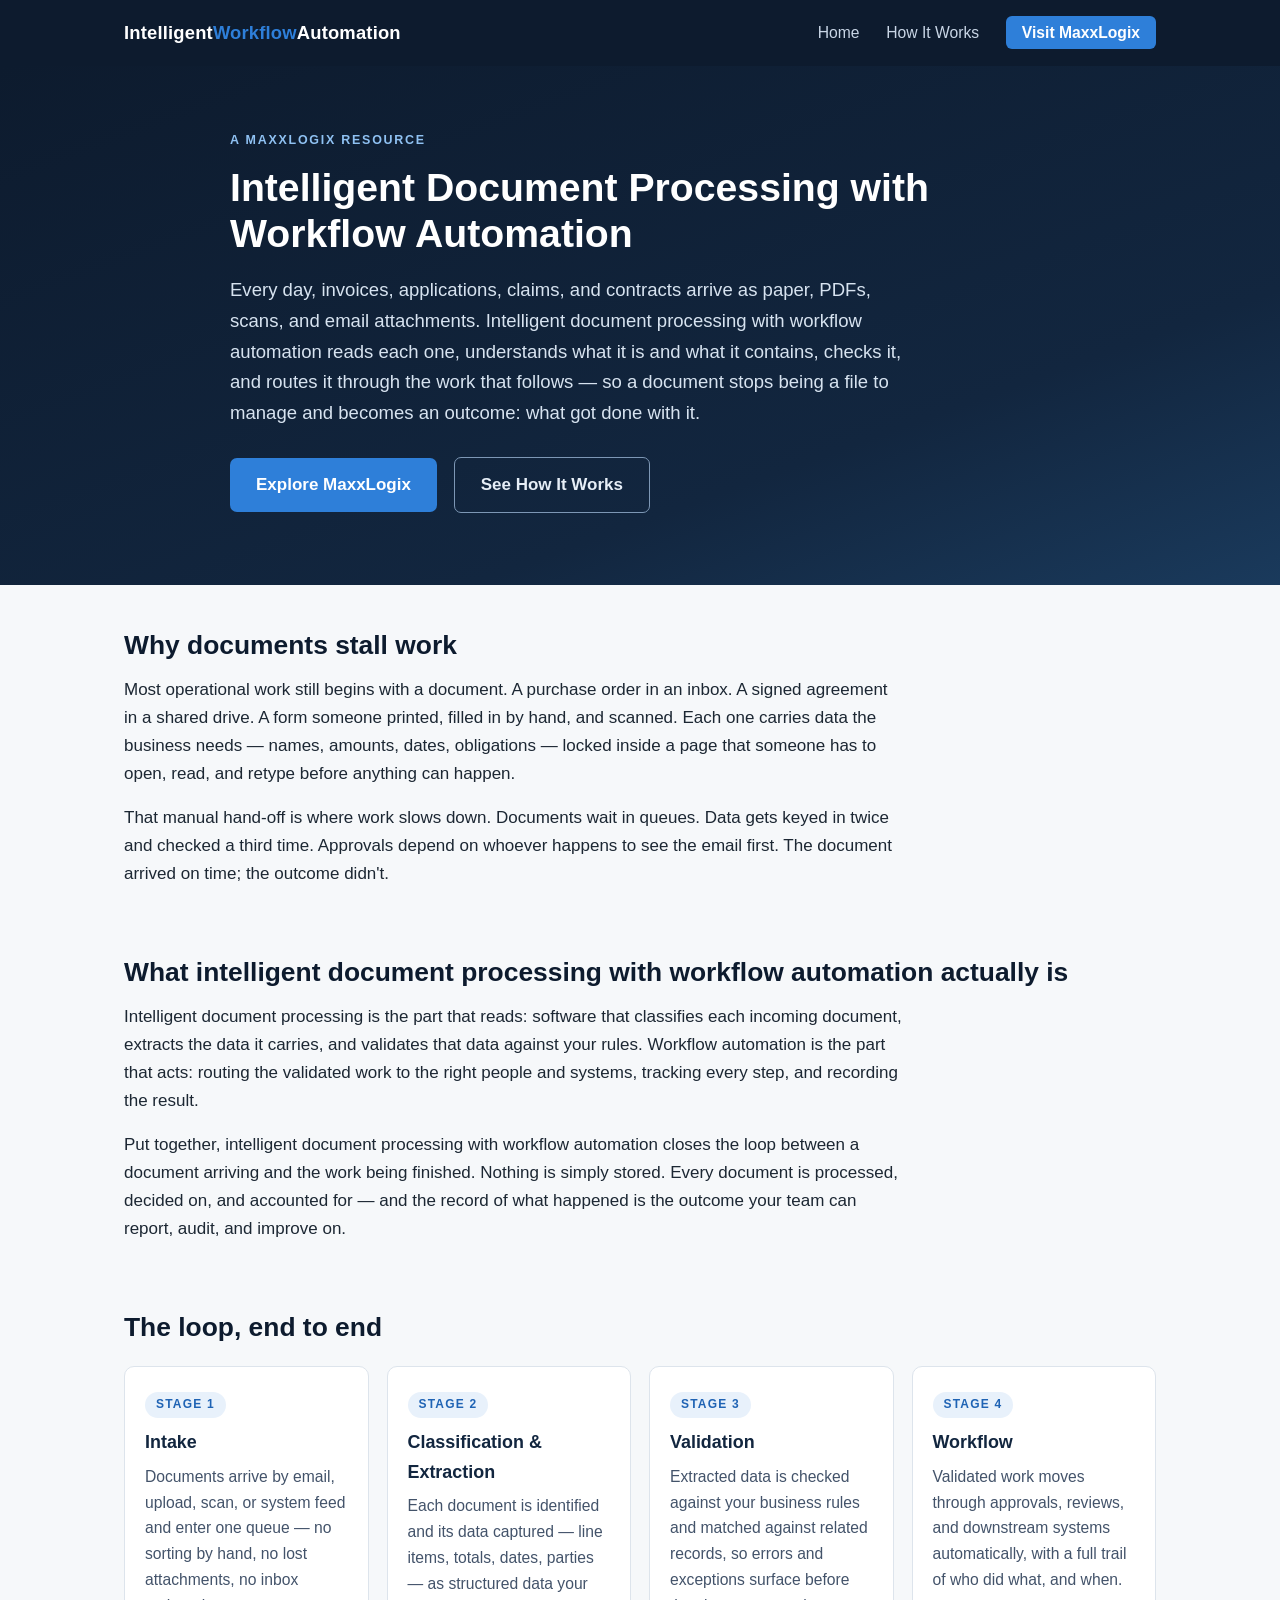
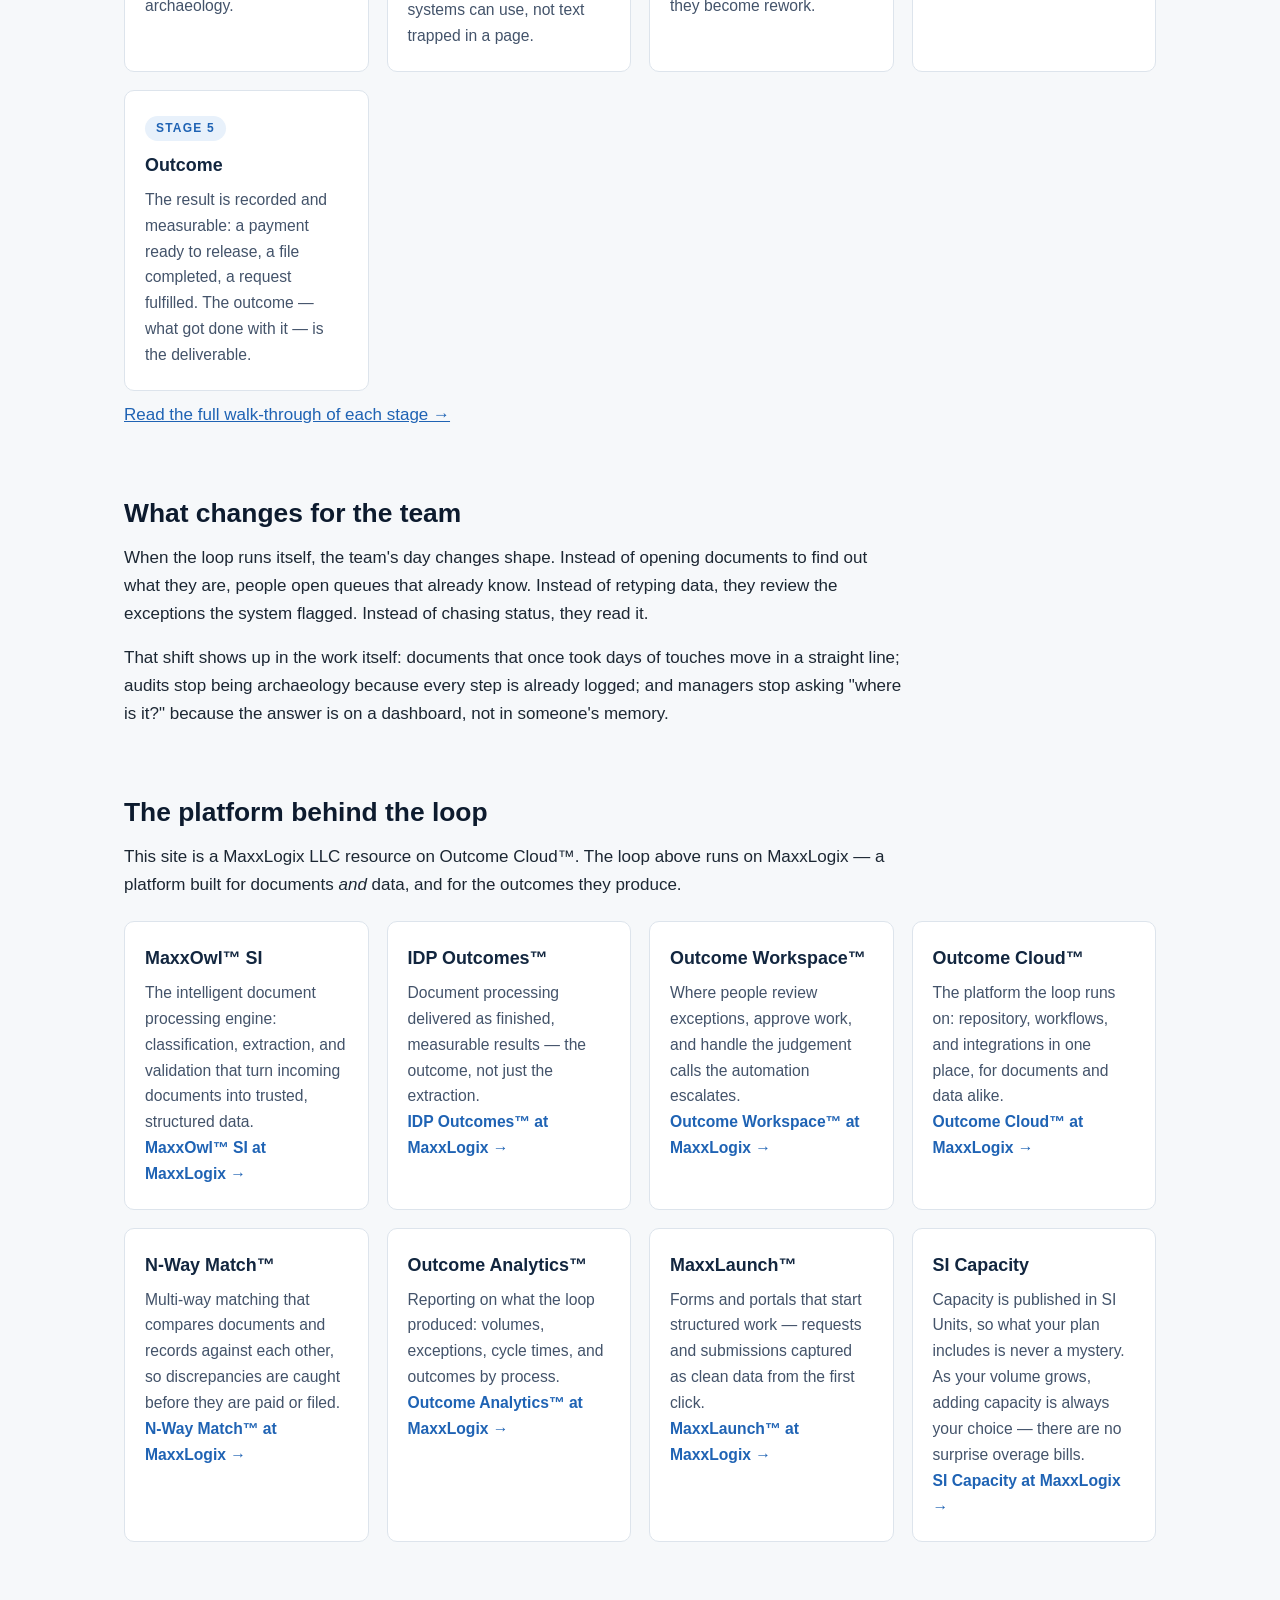
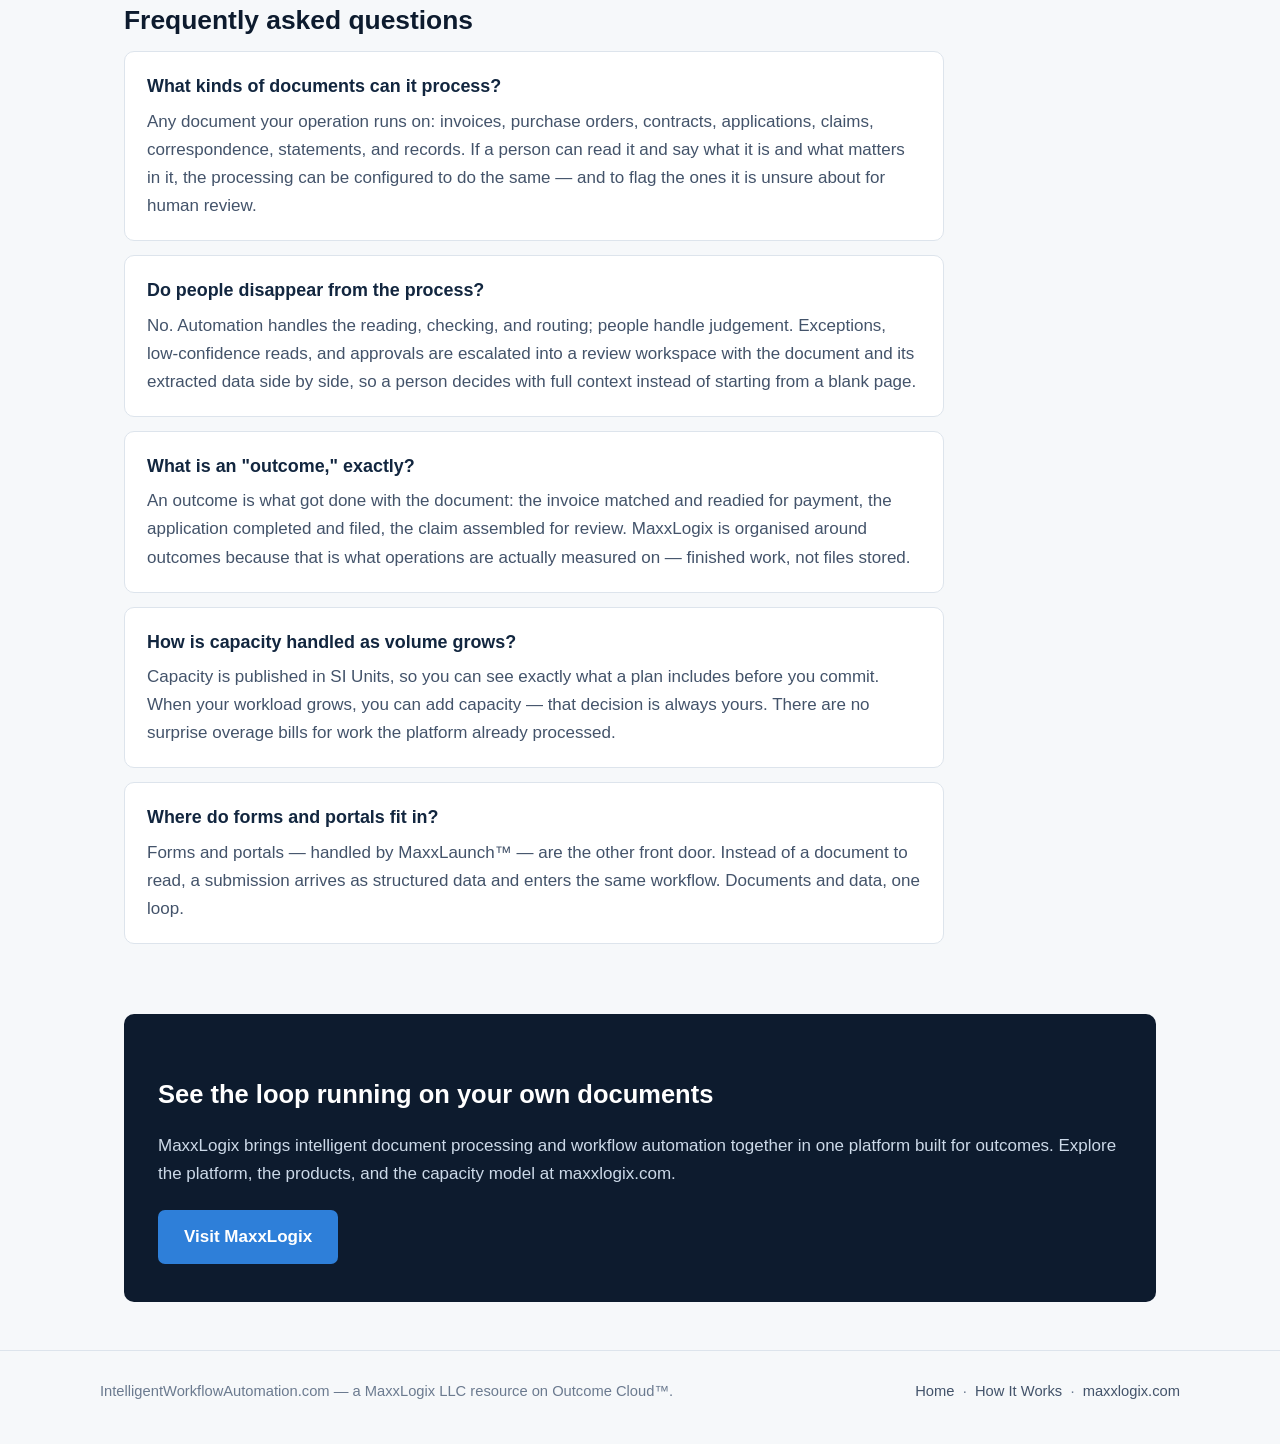
==== index.html @ aeeceba2 "Add files via upload" ====
<!DOCTYPE html>
<html lang="en">
<head>
<meta charset="UTF-8">
<meta name="viewport" content="width=device-width, initial-scale=1.0">
<title>Intelligent Document Processing with Workflow Automation | Intelligent Workflow Automation</title>
<meta name="description" content="Intelligent document processing with workflow automation reads, validates, and routes every document to a finished outcome. See how the loop runs on MaxxLogix.">
<link rel="canonical" href="https://intelligentworkflowautomation.com/">
<meta property="og:type" content="website">
<meta property="og:site_name" content="Intelligent Workflow Automation">
<meta property="og:title" content="Intelligent Document Processing with Workflow Automation">
<meta property="og:description" content="Documents arrive. Outcomes get delivered. How intelligent document processing with workflow automation closes the loop — intake, extraction, validation, workflow, outcome.">
<meta property="og:url" content="https://intelligentworkflowautomation.com/">
<meta name="twitter:card" content="summary">
<link rel="stylesheet" href="style.css">
</head>
<body>

<header class="site-header">
  <div class="header-inner">
    <a class="wordmark" href="index.html">Intelligent<span>Workflow</span>Automation</a>
    <nav class="main-nav">
      <a href="index.html">Home</a>
      <a href="how-it-works.html">How It Works</a>
      <a class="nav-cta" href="https://maxxlogix.com">Visit MaxxLogix</a>
    </nav>
  </div>
</header>

<div class="hero">
  <div class="hero-inner">
    <p class="eyebrow">A MaxxLogix Resource</p>
    <h1>Intelligent Document Processing with Workflow Automation</h1>
    <p class="lede">Every day, invoices, applications, claims, and contracts arrive as paper, PDFs, scans, and email attachments. Intelligent document processing with workflow automation reads each one, understands what it is and what it contains, checks it, and routes it through the work that follows — so a document stops being a file to manage and becomes an outcome: what got done with it.</p>
    <a class="btn" href="https://maxxlogix.com">Explore MaxxLogix</a>
    <a class="btn ghost" href="how-it-works.html">See How It Works</a>
  </div>
</div>

<main>

  <section>
    <h2>Why documents stall work</h2>
    <p>Most operational work still begins with a document. A purchase order in an inbox. A signed agreement in a shared drive. A form someone printed, filled in by hand, and scanned. Each one carries data the business needs — names, amounts, dates, obligations — locked inside a page that someone has to open, read, and retype before anything can happen.</p>
    <p>That manual hand-off is where work slows down. Documents wait in queues. Data gets keyed in twice and checked a third time. Approvals depend on whoever happens to see the email first. The document arrived on time; the outcome didn't.</p>
  </section>

  <section>
    <h2>What intelligent document processing with workflow automation actually is</h2>
    <p>Intelligent document processing is the part that reads: software that classifies each incoming document, extracts the data it carries, and validates that data against your rules. Workflow automation is the part that acts: routing the validated work to the right people and systems, tracking every step, and recording the result.</p>
    <p>Put together, intelligent document processing with workflow automation closes the loop between a document arriving and the work being finished. Nothing is simply stored. Every document is processed, decided on, and accounted for — and the record of what happened is the outcome your team can report, audit, and improve on.</p>
  </section>

  <section>
    <h2>The loop, end to end</h2>
    <div class="grid">
      <div class="card">
        <span class="step">Stage 1</span>
        <h3>Intake</h3>
        <p>Documents arrive by email, upload, scan, or system feed and enter one queue — no sorting by hand, no lost attachments, no inbox archaeology.</p>
      </div>
      <div class="card">
        <span class="step">Stage 2</span>
        <h3>Classification &amp; Extraction</h3>
        <p>Each document is identified and its data captured — line items, totals, dates, parties — as structured data your systems can use, not text trapped in a page.</p>
      </div>
      <div class="card">
        <span class="step">Stage 3</span>
        <h3>Validation</h3>
        <p>Extracted data is checked against your business rules and matched against related records, so errors and exceptions surface before they become rework.</p>
      </div>
      <div class="card">
        <span class="step">Stage 4</span>
        <h3>Workflow</h3>
        <p>Validated work moves through approvals, reviews, and downstream systems automatically, with a full trail of who did what, and when.</p>
      </div>
      <div class="card">
        <span class="step">Stage 5</span>
        <h3>Outcome</h3>
        <p>The result is recorded and measurable: a payment ready to release, a file completed, a request fulfilled. The outcome — what got done with it — is the deliverable.</p>
      </div>
    </div>
    <p><a href="how-it-works.html">Read the full walk-through of each stage &rarr;</a></p>
  </section>

  <section>
    <h2>What changes for the team</h2>
    <p>When the loop runs itself, the team's day changes shape. Instead of opening documents to find out what they are, people open queues that already know. Instead of retyping data, they review the exceptions the system flagged. Instead of chasing status, they read it.</p>
    <p>That shift shows up in the work itself: documents that once took days of touches move in a straight line; audits stop being archaeology because every step is already logged; and managers stop asking "where is it?" because the answer is on a dashboard, not in someone's memory.</p>
  </section>

  <section>
    <h2>The platform behind the loop</h2>
    <p class="narrow">This site is a MaxxLogix LLC resource on Outcome Cloud&trade;. The loop above runs on MaxxLogix — a platform built for documents <em>and</em> data, and for the outcomes they produce.</p>
    <div class="grid">
      <div class="card">
        <h3>MaxxOwl&trade; SI</h3>
        <p>The intelligent document processing engine: classification, extraction, and validation that turn incoming documents into trusted, structured data.</p>
        <p><a href="https://maxxlogix.com/maxxowl-si/">MaxxOwl&trade; SI at MaxxLogix &rarr;</a></p>
      </div>
      <div class="card">
        <h3>IDP Outcomes&trade;</h3>
        <p>Document processing delivered as finished, measurable results — the outcome, not just the extraction.</p>
        <p><a href="https://maxxlogix.com/idp-outcomes/">IDP Outcomes&trade; at MaxxLogix &rarr;</a></p>
      </div>
      <div class="card">
        <h3>Outcome Workspace&trade;</h3>
        <p>Where people review exceptions, approve work, and handle the judgement calls the automation escalates.</p>
        <p><a href="https://maxxlogix.com/outcome-workspace/">Outcome Workspace&trade; at MaxxLogix &rarr;</a></p>
      </div>
      <div class="card">
        <h3>Outcome Cloud&trade;</h3>
        <p>The platform the loop runs on: repository, workflows, and integrations in one place, for documents and data alike.</p>
        <p><a href="https://maxxlogix.com/outcome-cloud/">Outcome Cloud&trade; at MaxxLogix &rarr;</a></p>
      </div>
      <div class="card">
        <h3>N-Way Match&trade;</h3>
        <p>Multi-way matching that compares documents and records against each other, so discrepancies are caught before they are paid or filed.</p>
        <p><a href="https://maxxlogix.com/outcome-match/">N-Way Match&trade; at MaxxLogix &rarr;</a></p>
      </div>
      <div class="card">
        <h3>Outcome Analytics&trade;</h3>
        <p>Reporting on what the loop produced: volumes, exceptions, cycle times, and outcomes by process.</p>
        <p><a href="https://maxxlogix.com/outcome-analytics/">Outcome Analytics&trade; at MaxxLogix &rarr;</a></p>
      </div>
      <div class="card">
        <h3>MaxxLaunch&trade;</h3>
        <p>Forms and portals that start structured work — requests and submissions captured as clean data from the first click.</p>
        <p><a href="https://maxxlogix.com/maxxlaunch/">MaxxLaunch&trade; at MaxxLogix &rarr;</a></p>
      </div>
      <div class="card">
        <h3>SI Capacity</h3>
        <p>Capacity is published in SI Units, so what your plan includes is never a mystery. As your volume grows, adding capacity is always your choice — there are no surprise overage bills.</p>
        <p><a href="https://maxxlogix.com/si-capacity/">SI Capacity at MaxxLogix &rarr;</a></p>
      </div>
    </div>
  </section>

  <section>
    <h2>Frequently asked questions</h2>

    <div class="faq-item">
      <h3>What kinds of documents can it process?</h3>
      <p>Any document your operation runs on: invoices, purchase orders, contracts, applications, claims, correspondence, statements, and records. If a person can read it and say what it is and what matters in it, the processing can be configured to do the same — and to flag the ones it is unsure about for human review.</p>
    </div>

    <div class="faq-item">
      <h3>Do people disappear from the process?</h3>
      <p>No. Automation handles the reading, checking, and routing; people handle judgement. Exceptions, low-confidence reads, and approvals are escalated into a review workspace with the document and its extracted data side by side, so a person decides with full context instead of starting from a blank page.</p>
    </div>

    <div class="faq-item">
      <h3>What is an "outcome," exactly?</h3>
      <p>An outcome is what got done with the document: the invoice matched and readied for payment, the application completed and filed, the claim assembled for review. MaxxLogix is organised around outcomes because that is what operations are actually measured on — finished work, not files stored.</p>
    </div>

    <div class="faq-item">
      <h3>How is capacity handled as volume grows?</h3>
      <p>Capacity is published in SI Units, so you can see exactly what a plan includes before you commit. When your workload grows, you can add capacity — that decision is always yours. There are no surprise overage bills for work the platform already processed.</p>
    </div>

    <div class="faq-item">
      <h3>Where do forms and portals fit in?</h3>
      <p>Forms and portals — handled by MaxxLaunch&trade; — are the other front door. Instead of a document to read, a submission arrives as structured data and enters the same workflow. Documents and data, one loop.</p>
    </div>
  </section>

  <div class="cta-band">
    <h2>See the loop running on your own documents</h2>
    <p>MaxxLogix brings intelligent document processing and workflow automation together in one platform built for outcomes. Explore the platform, the products, and the capacity model at maxxlogix.com.</p>
    <a class="btn" href="https://maxxlogix.com">Visit MaxxLogix</a>
  </div>

</main>

<footer class="site-footer">
  <div class="footer-inner">
    <span>IntelligentWorkflowAutomation.com — a MaxxLogix LLC resource on Outcome Cloud&trade;.</span>
    <span><a href="index.html">Home</a> &nbsp;·&nbsp; <a href="how-it-works.html">How It Works</a> &nbsp;·&nbsp; <a href="https://maxxlogix.com">maxxlogix.com</a></span>
  </div>
</footer>

</body>
</html>
---- style.css ----
/* Intelligent Workflow Automation — microsite styles
   Palette: deep navy / slate with a single steel-blue accent.
   No external assets. System font stack only. */

:root {
  --navy: #0d1b2e;
  --navy-2: #12263f;
  --slate: #43536a;
  --slate-light: #6b7a8f;
  --ink: #1c2733;
  --bg: #f6f8fa;
  --card: #ffffff;
  --line: #dde4ec;
  --accent: #2e7fd9;
  --accent-dark: #1f63b4;
  --radius: 10px;
}

* { box-sizing: border-box; }

html { scroll-behavior: smooth; }

body {
  margin: 0;
  font-family: -apple-system, BlinkMacSystemFont, "Segoe UI", Roboto,
    "Helvetica Neue", Arial, sans-serif;
  color: var(--ink);
  background: var(--bg);
  line-height: 1.65;
  font-size: 17px;
}

a { color: var(--accent-dark); }
a:hover { color: var(--accent); }

/* ---------- Header ---------- */
.site-header {
  background: var(--navy);
  color: #fff;
}
.header-inner {
  max-width: 1080px;
  margin: 0 auto;
  padding: 18px 24px;
  display: flex;
  flex-wrap: wrap;
  align-items: center;
  justify-content: space-between;
  gap: 12px;
}
.wordmark {
  color: #fff;
  text-decoration: none;
  font-weight: 700;
  font-size: 1.15rem;
  letter-spacing: 0.01em;
}
.wordmark span { color: var(--accent); }
.main-nav a {
  color: #c9d6e6;
  text-decoration: none;
  margin-left: 22px;
  font-size: 0.98rem;
}
.main-nav a:hover { color: #fff; }
.main-nav a.nav-cta {
  background: var(--accent);
  color: #fff;
  padding: 8px 16px;
  border-radius: 6px;
  font-weight: 600;
}
.main-nav a.nav-cta:hover { background: var(--accent-dark); }

/* ---------- Hero ---------- */
.hero {
  background: linear-gradient(160deg, var(--navy) 0%, var(--navy-2) 70%, #1a3a5c 100%);
  color: #fff;
  padding: 64px 24px 72px;
}
.hero-inner { max-width: 820px; margin: 0 auto; }
.hero .eyebrow {
  text-transform: uppercase;
  letter-spacing: 0.14em;
  font-size: 0.78rem;
  font-weight: 700;
  color: #8fc1f2;
  margin: 0 0 14px;
}
.hero h1 {
  font-size: 2.45rem;
  line-height: 1.18;
  margin: 0 0 18px;
  font-weight: 750;
}
.hero p.lede {
  font-size: 1.16rem;
  color: #d7e3f0;
  margin: 0 0 28px;
  max-width: 680px;
}
.btn {
  display: inline-block;
  background: var(--accent);
  color: #fff;
  text-decoration: none;
  font-weight: 600;
  padding: 13px 26px;
  border-radius: 7px;
  margin-right: 12px;
}
.btn:hover { background: var(--accent-dark); color: #fff; }
.btn.ghost {
  background: transparent;
  border: 1px solid #7d97b5;
  color: #e6eef7;
}
.btn.ghost:hover { border-color: #fff; color: #fff; }

/* ---------- Layout ---------- */
main { max-width: 1080px; margin: 0 auto; padding: 0 24px; }
section { padding: 44px 0 8px; }
section h2 {
  font-size: 1.65rem;
  line-height: 1.25;
  color: var(--navy);
  margin: 0 0 14px;
}
section h3 { color: var(--navy-2); margin: 0 0 8px; font-size: 1.12rem; }
section p { max-width: 780px; margin: 0 0 16px; }
.narrow { max-width: 780px; }

/* ---------- Stage / card grids ---------- */
.grid {
  display: grid;
  grid-template-columns: repeat(auto-fit, minmax(230px, 1fr));
  gap: 18px;
  margin: 22px 0 10px;
}
.card {
  background: var(--card);
  border: 1px solid var(--line);
  border-radius: var(--radius);
  padding: 22px 20px;
}
.card .step {
  display: inline-block;
  font-size: 0.75rem;
  font-weight: 700;
  letter-spacing: 0.1em;
  text-transform: uppercase;
  color: var(--accent-dark);
  background: #e8f1fb;
  border-radius: 20px;
  padding: 3px 11px;
  margin-bottom: 10px;
}
.card p { margin: 0; font-size: 0.98rem; color: var(--slate); }
.card h3 { margin-bottom: 6px; }
.card a { font-weight: 600; text-decoration: none; }
.card a:hover { text-decoration: underline; }

/* ---------- Deep-dive stage list (how it works) ---------- */
.stage-list { max-width: 820px; }
.stage-block {
  background: var(--card);
  border: 1px solid var(--line);
  border-left: 4px solid var(--accent);
  border-radius: var(--radius);
  padding: 22px 24px;
  margin-bottom: 16px;
}
.stage-block p { margin: 0 0 10px; }
.stage-block p:last-child { margin-bottom: 0; }

/* ---------- FAQ ---------- */
.faq-item {
  background: var(--card);
  border: 1px solid var(--line);
  border-radius: var(--radius);
  padding: 20px 22px;
  margin-bottom: 14px;
  max-width: 820px;
}
.faq-item h3 { margin-bottom: 6px; }
.faq-item p { margin: 0; color: var(--slate); }

/* ---------- CTA band ---------- */
.cta-band {
  background: var(--navy);
  color: #fff;
  border-radius: var(--radius);
  padding: 38px 34px;
  margin: 48px 0;
  text-align: left;
}
.cta-band h2 { color: #fff; margin-bottom: 10px; }
.cta-band p { color: #ccd9e8; margin-bottom: 22px; }

/* ---------- Footer ---------- */
.site-footer {
  border-top: 1px solid var(--line);
  margin-top: 24px;
  padding: 28px 24px 40px;
  color: var(--slate-light);
  font-size: 0.92rem;
}
.footer-inner {
  max-width: 1080px;
  margin: 0 auto;
  display: flex;
  flex-wrap: wrap;
  gap: 10px 28px;
  justify-content: space-between;
}
.site-footer a { color: var(--slate); text-decoration: none; }
.site-footer a:hover { text-decoration: underline; }

/* ---------- Breadcrumb (subpage) ---------- */
.crumb { padding: 22px 0 0; font-size: 0.92rem; color: var(--slate-light); }
.crumb a { text-decoration: none; }
.crumb a:hover { text-decoration: underline; }
.page-head { padding-top: 18px; }
.page-head h1 { font-size: 2.05rem; color: var(--navy); line-height: 1.22; margin: 0 0 12px; }
.page-head p.lede { font-size: 1.1rem; color: var(--slate); max-width: 760px; }

/* ---------- Responsive ---------- */
@media (max-width: 640px) {
  body { font-size: 16px; }
  .hero { padding: 44px 20px 52px; }
  .hero h1 { font-size: 1.85rem; }
  .page-head h1 { font-size: 1.6rem; }
  section h2 { font-size: 1.4rem; }
  .main-nav a { margin-left: 14px; }
  .btn { display: block; text-align: center; margin: 0 0 10px; }
  .cta-band { padding: 28px 22px; }
}
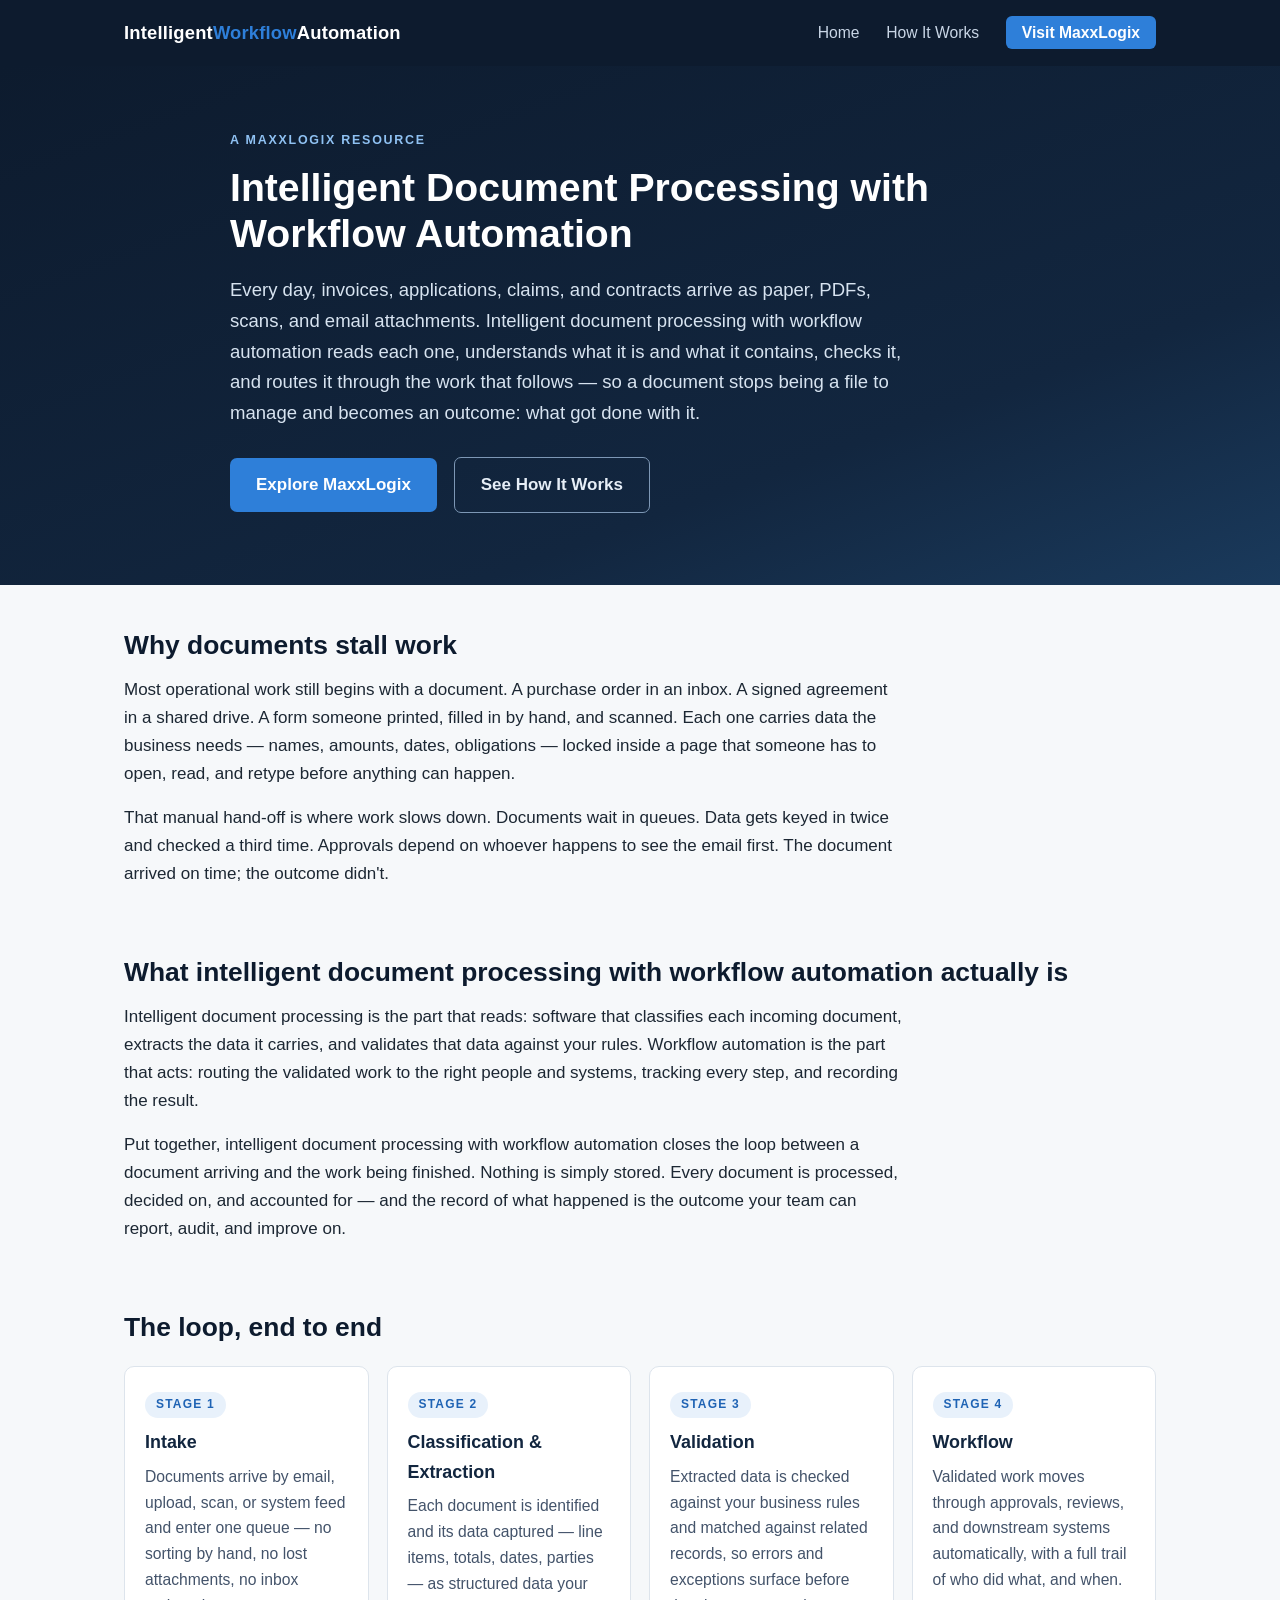
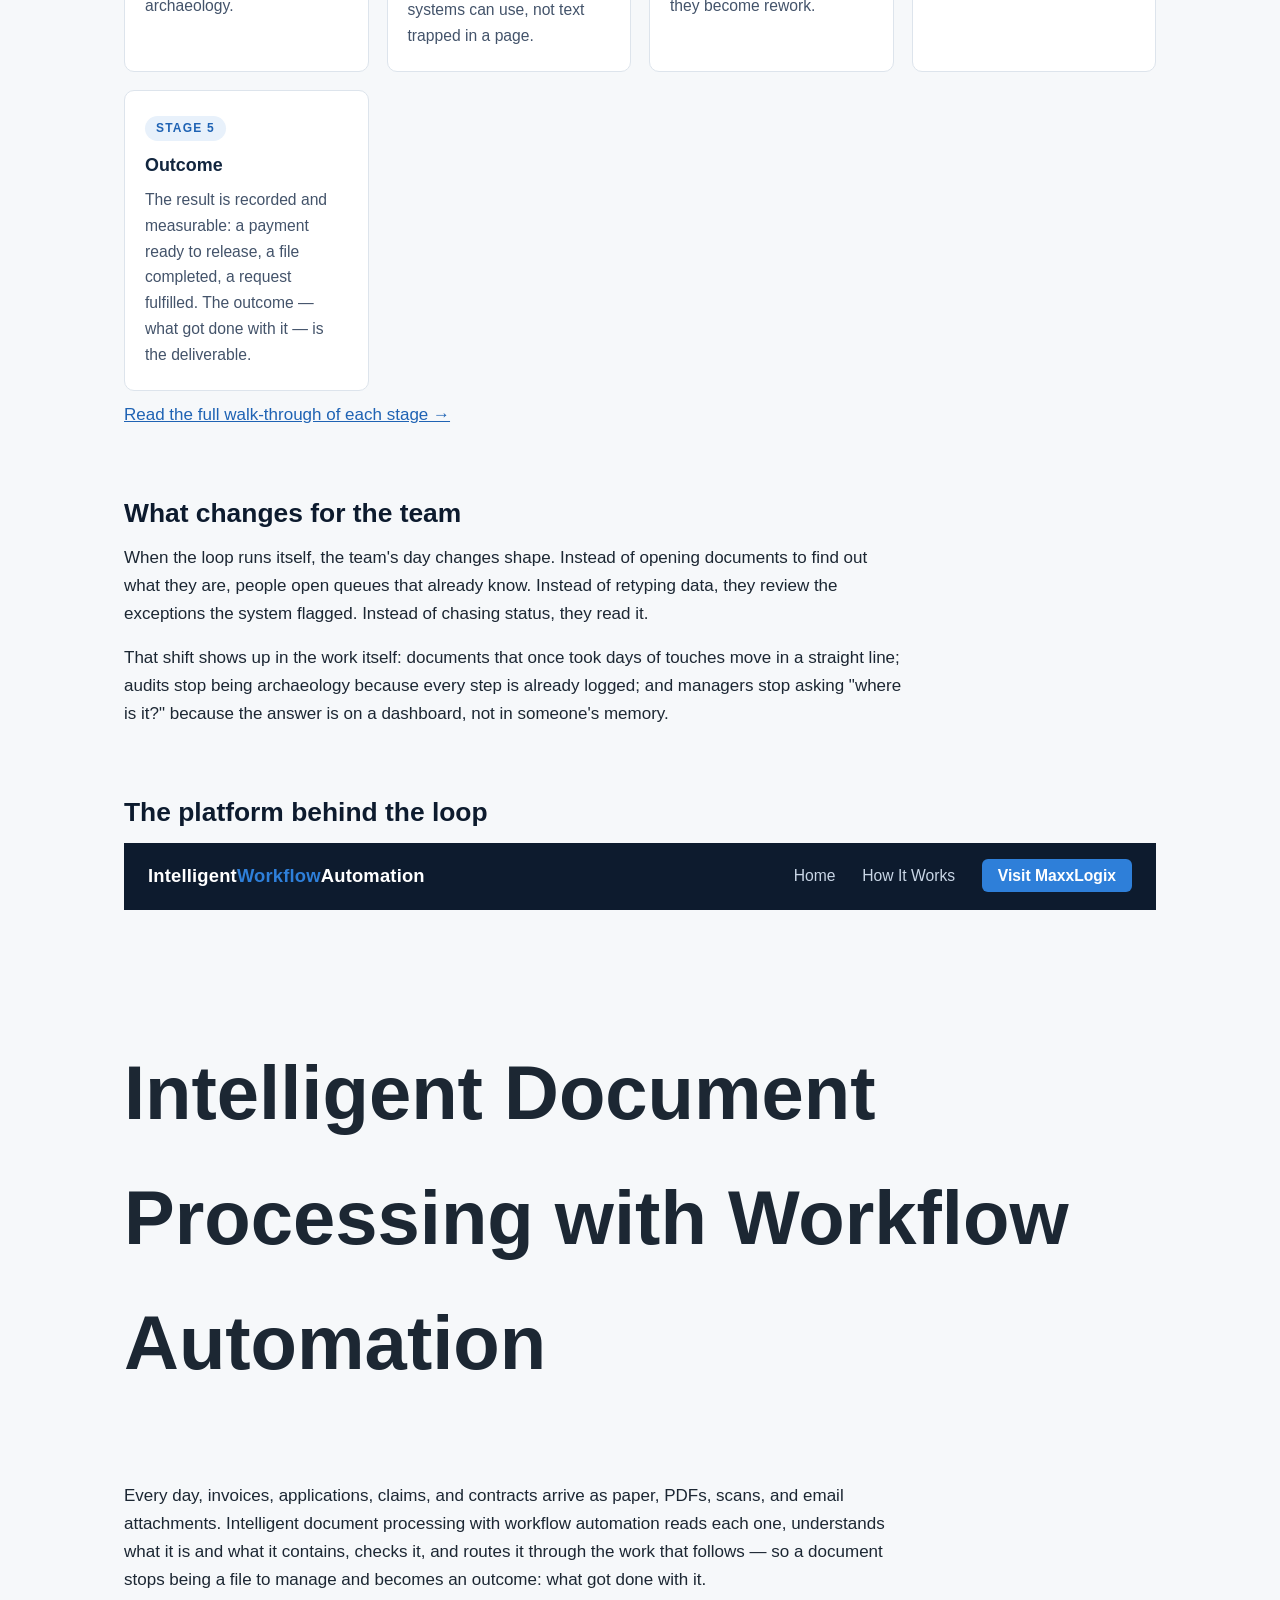
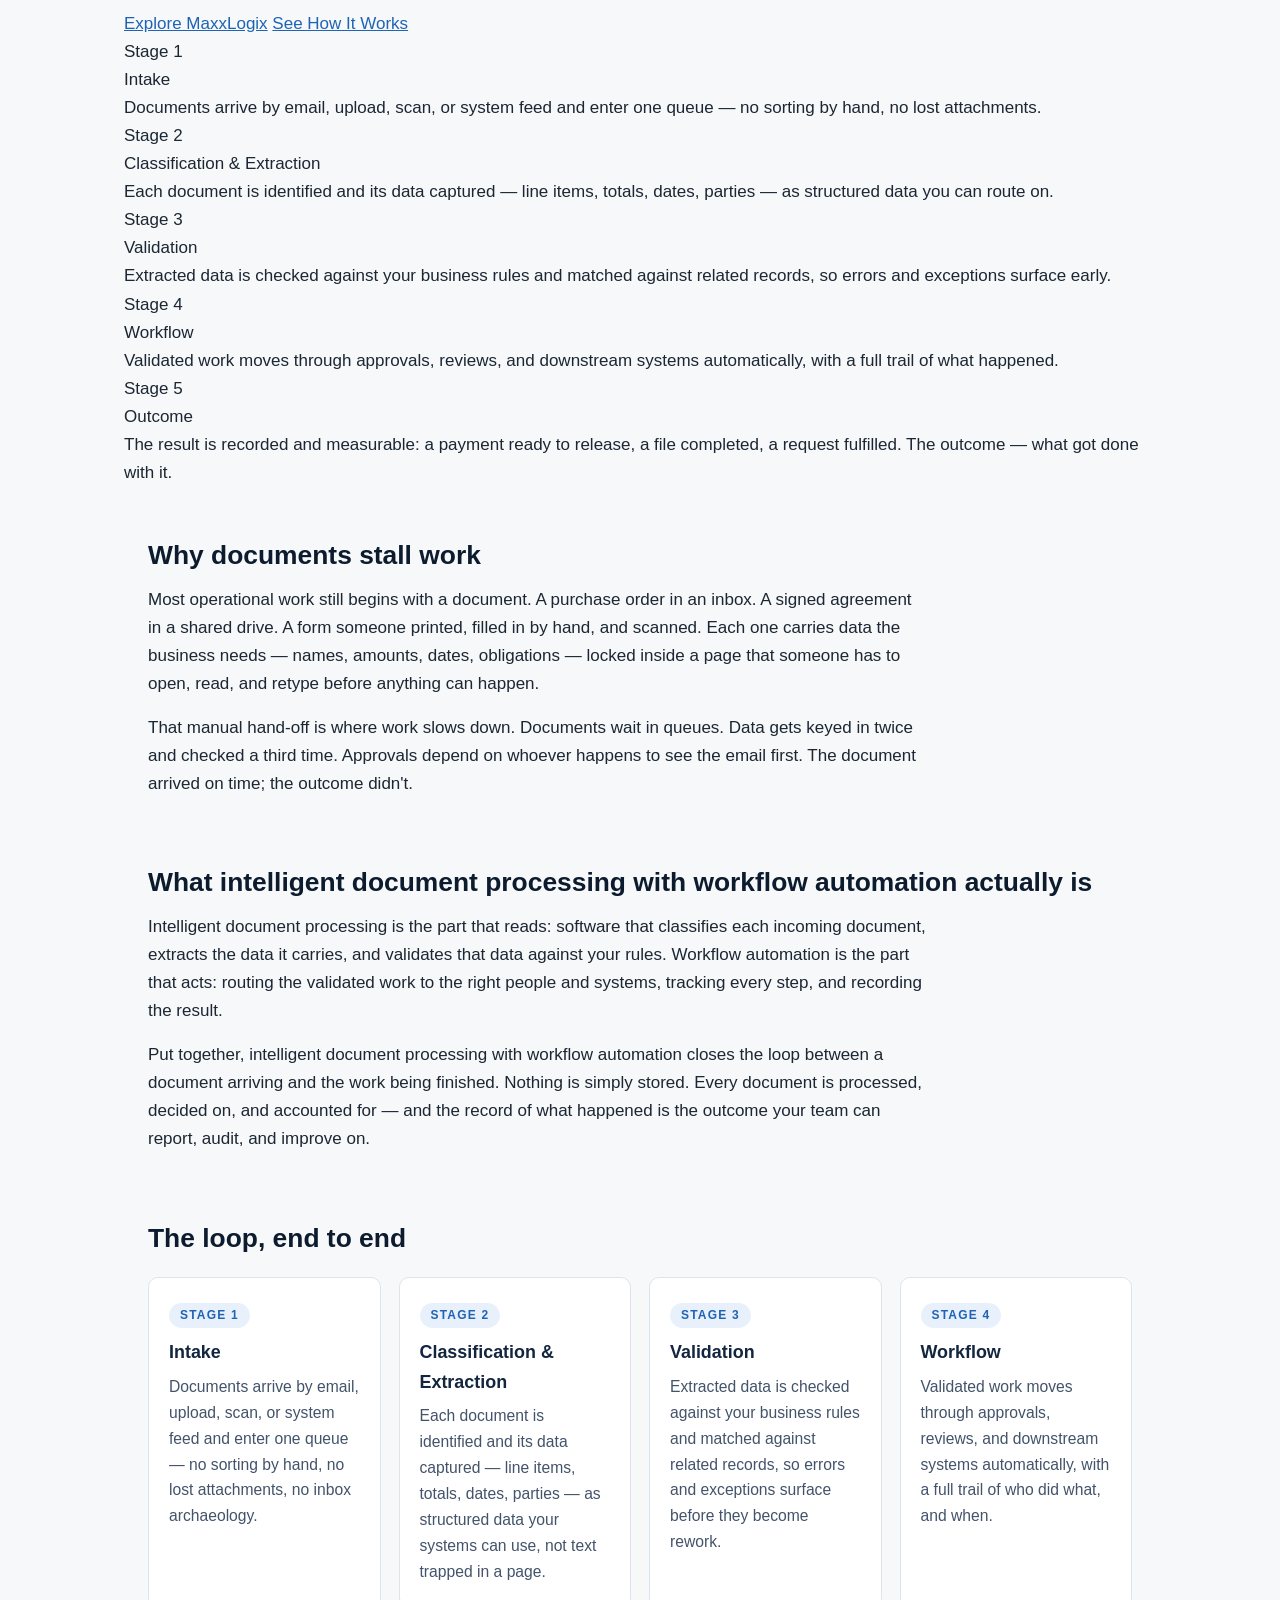
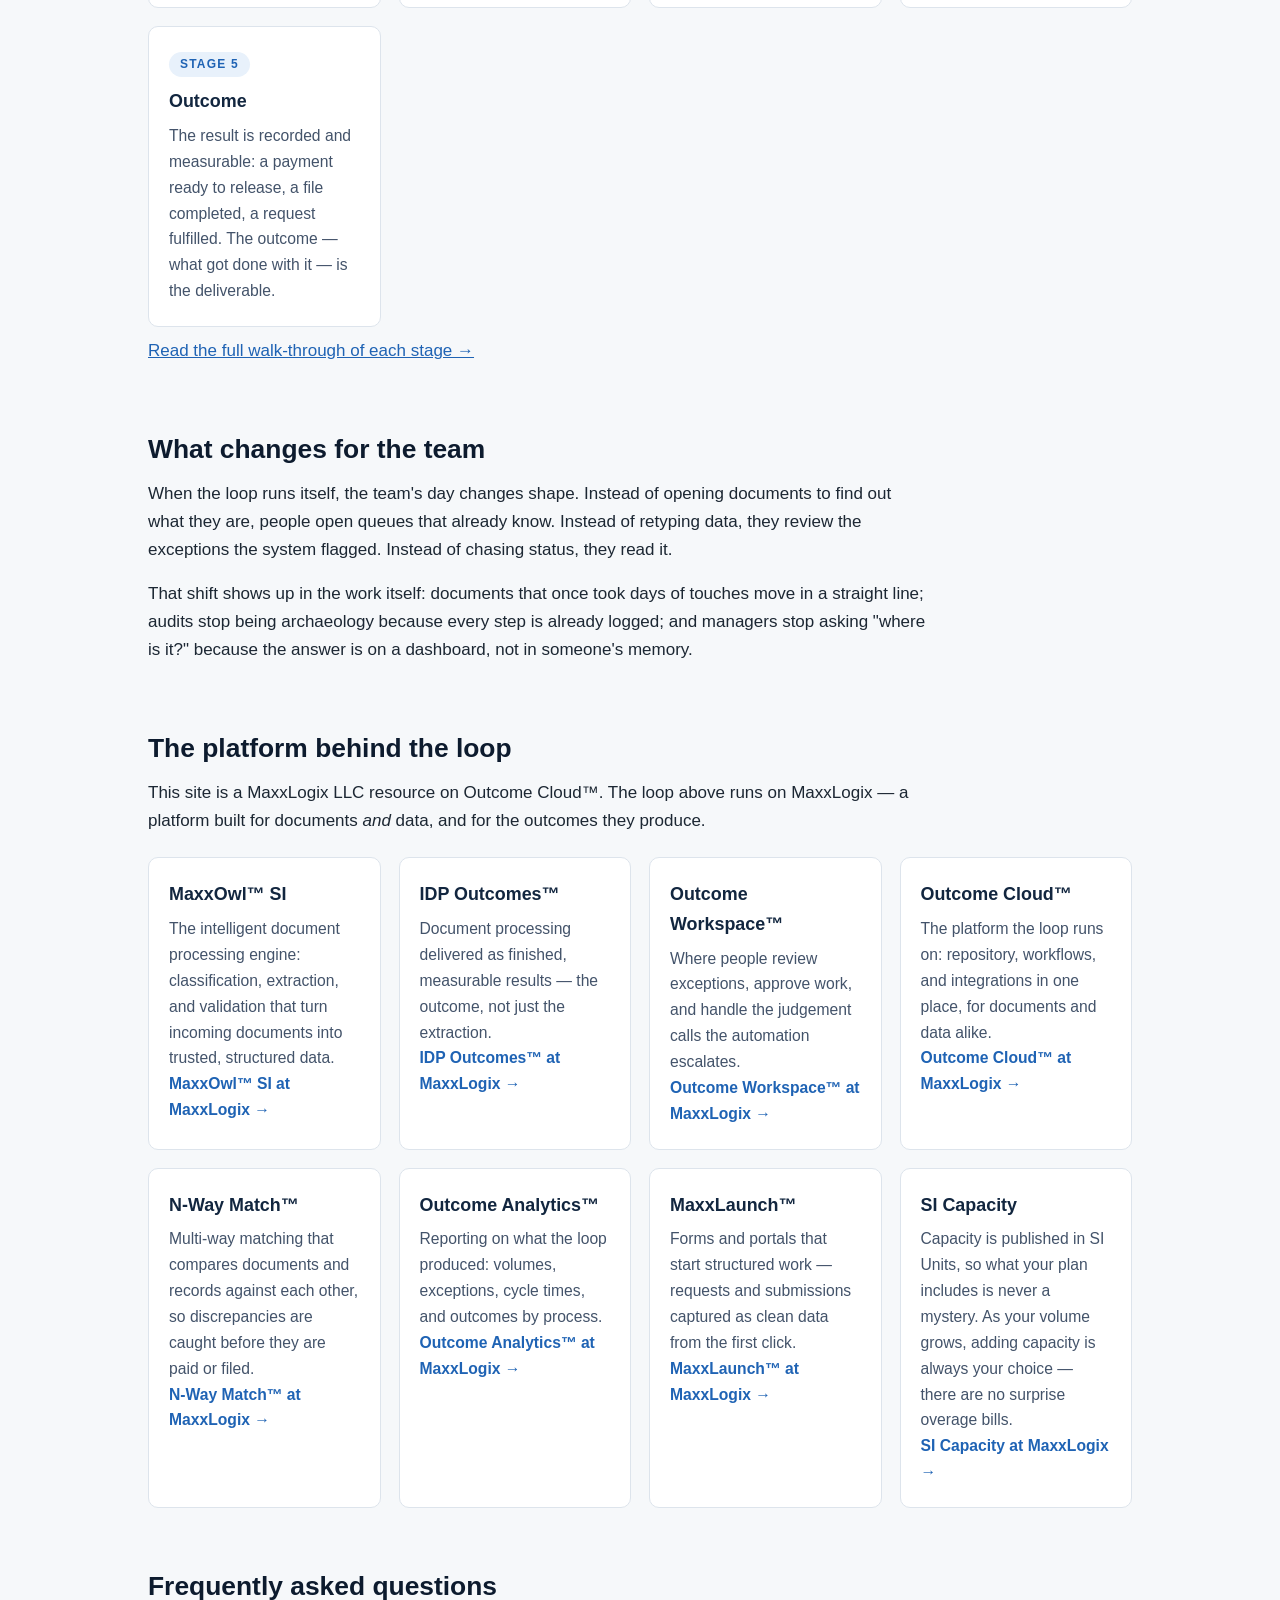
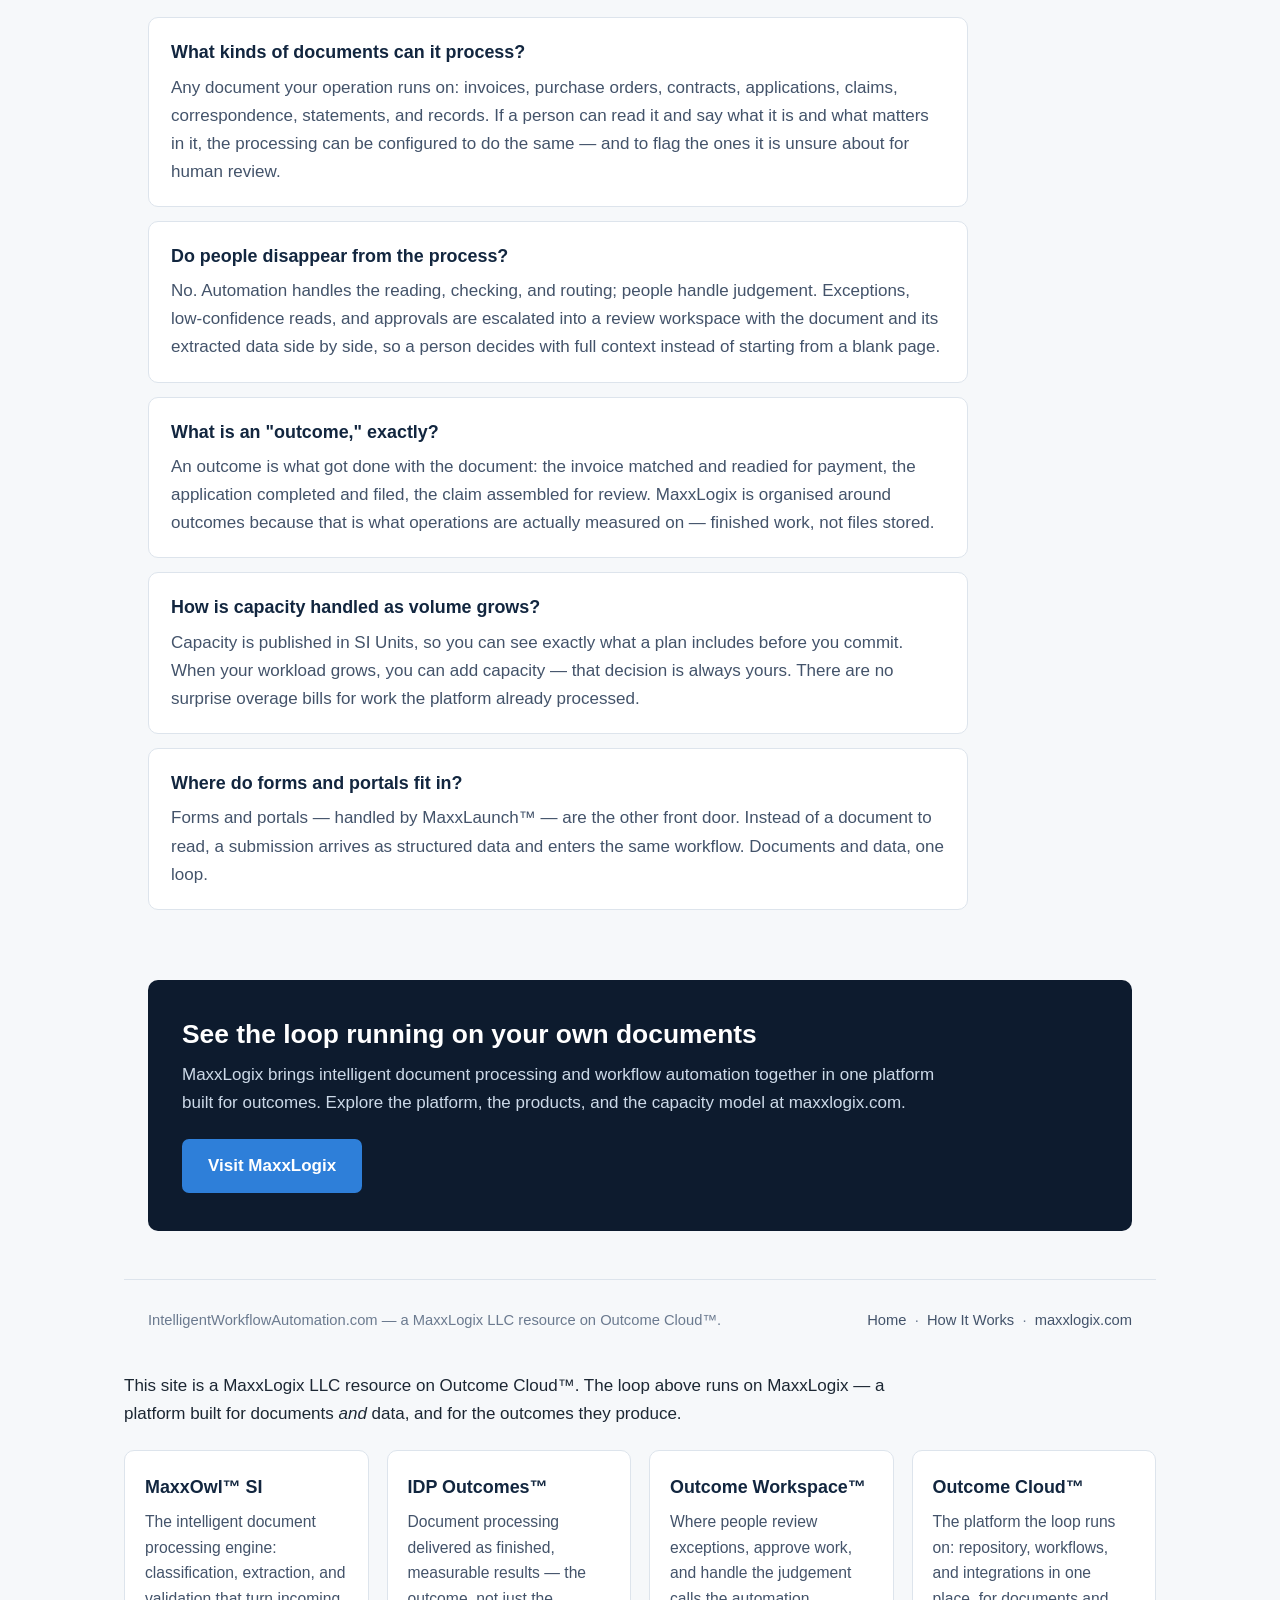
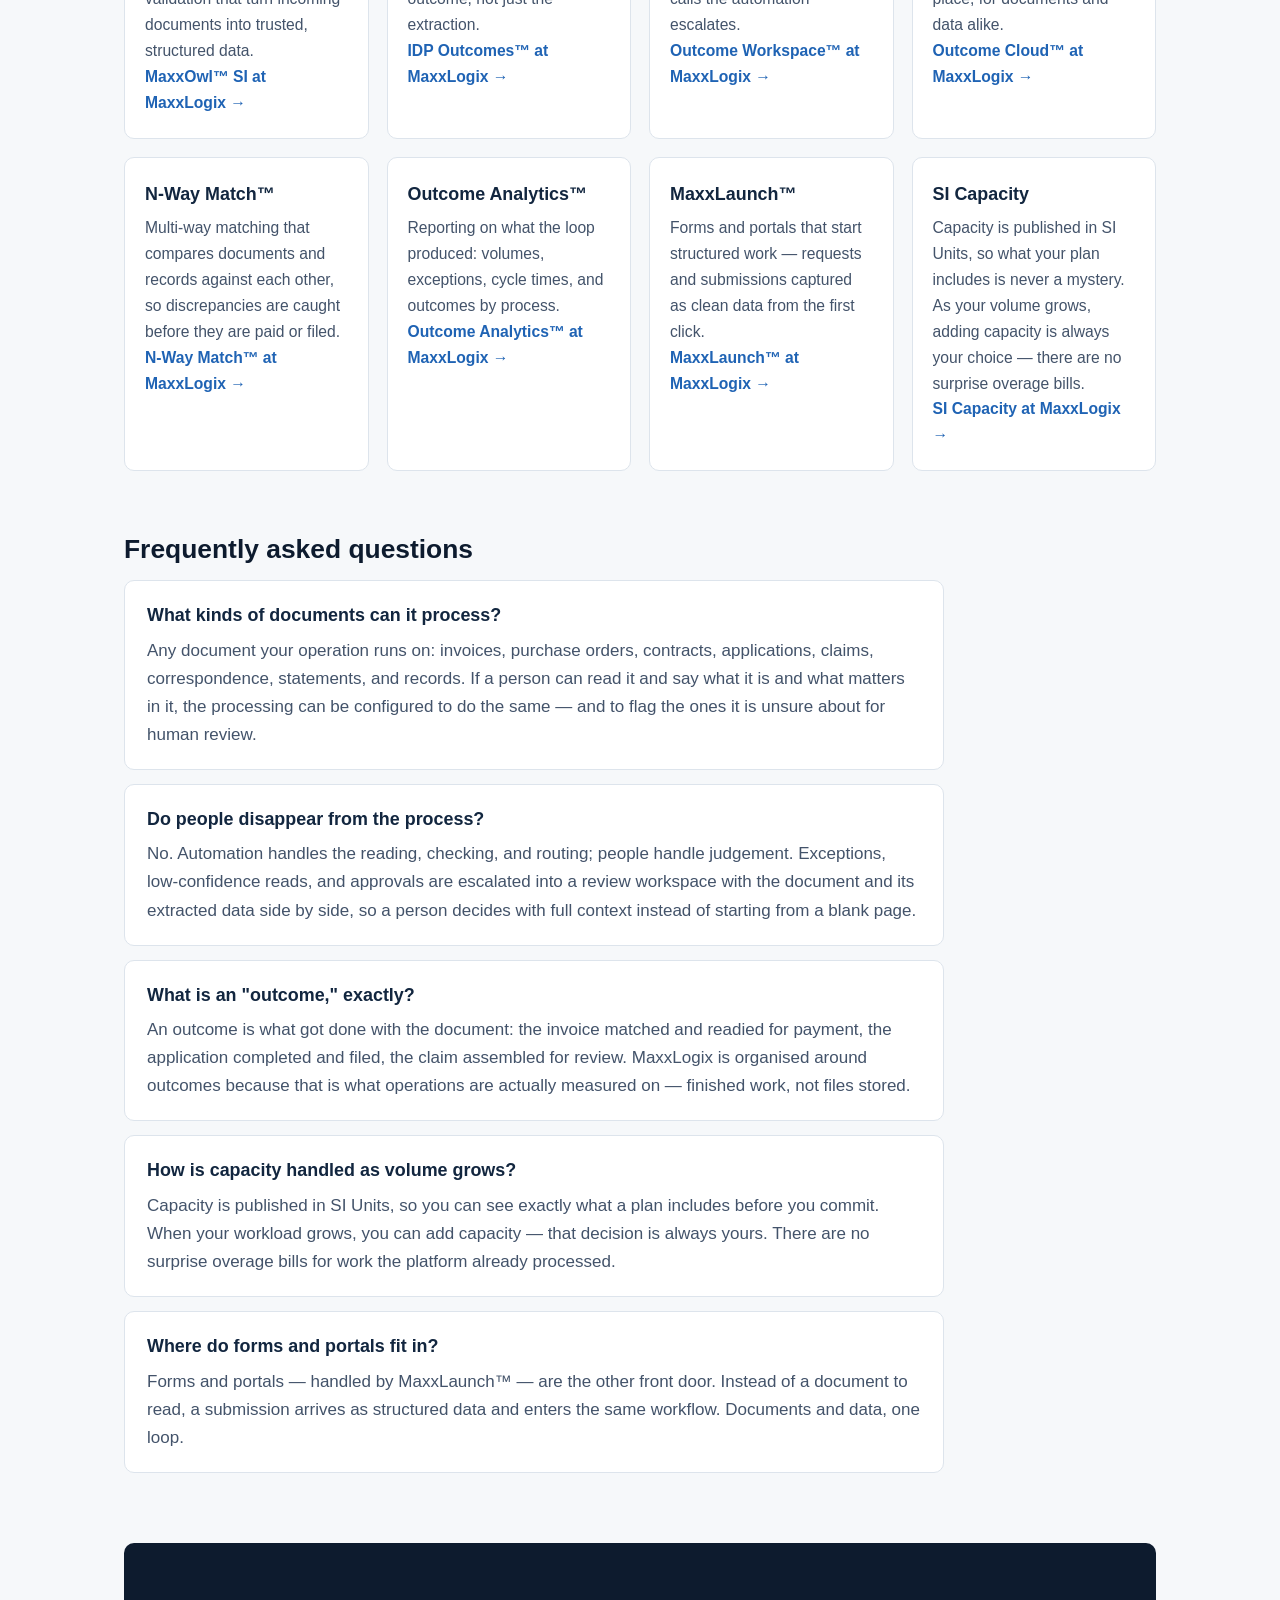
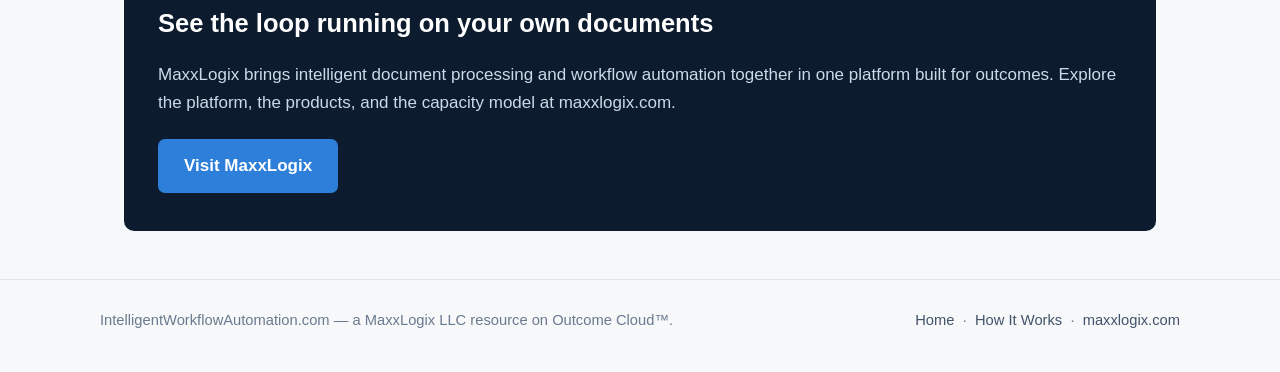
==== commit db7e07c6: "Hero refresh: bold hero redesign (approved 2026-11-17)" ====
--- a/index.html
+++ b/index.html
@@ -90,6 +90,110 @@
   </section>
 
   <section>
+    <h2>The platform behind the loop</h2><!DOCTYPE html>
+<html lang="en">
+<head>
+<meta charset="UTF-8">
+<meta name="viewport" content="width=device-width, initial-scale=1.0">
+<title>Intelligent Document Processing with Workflow Automation | Intelligent Workflow Automation</title>
+<meta name="description" content="Intelligent document processing with workflow automation reads, validates, and routes every document to a finished outcome. See how the loop runs on MaxxLogix.">
+<link rel="canonical" href="https://intelligentworkflowautomation.com/">
+<meta property="og:type" content="website">
+<meta property="og:site_name" content="Intelligent Workflow Automation">
+<meta property="og:title" content="Intelligent Document Processing with Workflow Automation">
+<meta property="og:description" content="Documents arrive. Outcomes get delivered. How intelligent document processing with workflow automation closes the loop — intake, extraction, validation, workflow, outcome.">
+<meta property="og:url" content="https://intelligentworkflowautomation.com/">
+<meta name="twitter:card" content="summary">
+<link rel="stylesheet" href="style.css">
+</head>
+<body>
+
+<header class="site-header">
+  <div class="header-inner">
+    <a class="wordmark" href="index.html">Intelligent<span>Workflow</span>Automation</a>
+    <nav class="main-nav">
+      <a href="index.html">Home</a>
+      <a href="how-it-works.html">How It Works</a>
+      <a class="nav-cta" href="https://maxxlogix.com">Visit MaxxLogix</a>
+    </nav>
+  </div>
+</header>
+
+<section class="bh">
+  <div class="bh-wrap">
+    <div class="bh-grid">
+      <div>
+        <h1 class="bh-h1" style="font-size:76px">Intelligent Document Processing with <span class="bh-a">Workflow Automation</span></h1>
+        <p class="bh-lede">Every day, invoices, applications, claims, and contracts arrive as paper, PDFs, scans, and email attachments. Intelligent document processing with workflow automation reads each one, understands what it is and what it contains, checks it, and routes it through the work that follows — so a document stops being a file to manage and becomes an outcome: what got done with it.</p>
+        <div class="bh-actions">
+          <a class="bh-btn" href="https://maxxlogix.com">Explore MaxxLogix</a>
+          <a class="bh-link2" href="how-it-works.html">See How It Works</a>
+        </div>
+      </div>
+      <div class="bh-path" aria-label="The path, end to end">
+        <div class="bh-stage bh-s1"><div class="bh-n">Stage 1</div><div class="bh-t">Intake</div><div class="bh-d">Documents arrive by email, upload, scan, or system feed and enter one queue — no sorting by hand, no lost attachments.</div></div>
+        <div class="bh-stage bh-s2"><div class="bh-n">Stage 2</div><div class="bh-t">Classification &amp; Extraction</div><div class="bh-d">Each document is identified and its data captured — line items, totals, dates, parties — as structured data you can route on.</div></div>
+        <div class="bh-stage bh-s3"><div class="bh-n">Stage 3</div><div class="bh-t">Validation</div><div class="bh-d">Extracted data is checked against your business rules and matched against related records, so errors and exceptions surface early.</div></div>
+        <div class="bh-stage bh-s4"><div class="bh-n">Stage 4</div><div class="bh-t">Workflow</div><div class="bh-d">Validated work moves through approvals, reviews, and downstream systems automatically, with a full trail of what happened.</div></div>
+        <div class="bh-stage bh-s5"><div class="bh-n">Stage 5</div><div class="bh-t">Outcome</div><div class="bh-d">The result is recorded and measurable: a payment ready to release, a file completed, a request fulfilled. The outcome — what got done with it.</div></div>
+      </div>
+    </div>
+  </div>
+</section>
+
+<main>
+
+  <section>
+    <h2>Why documents stall work</h2>
+    <p>Most operational work still begins with a document. A purchase order in an inbox. A signed agreement in a shared drive. A form someone printed, filled in by hand, and scanned. Each one carries data the business needs — names, amounts, dates, obligations — locked inside a page that someone has to open, read, and retype before anything can happen.</p>
+    <p>That manual hand-off is where work slows down. Documents wait in queues. Data gets keyed in twice and checked a third time. Approvals depend on whoever happens to see the email first. The document arrived on time; the outcome didn't.</p>
+  </section>
+
+  <section>
+    <h2>What intelligent document processing with workflow automation actually is</h2>
+    <p>Intelligent document processing is the part that reads: software that classifies each incoming document, extracts the data it carries, and validates that data against your rules. Workflow automation is the part that acts: routing the validated work to the right people and systems, tracking every step, and recording the result.</p>
+    <p>Put together, intelligent document processing with workflow automation closes the loop between a document arriving and the work being finished. Nothing is simply stored. Every document is processed, decided on, and accounted for — and the record of what happened is the outcome your team can report, audit, and improve on.</p>
+  </section>
+
+  <section>
+    <h2>The loop, end to end</h2>
+    <div class="grid">
+      <div class="card">
+        <span class="step">Stage 1</span>
+        <h3>Intake</h3>
+        <p>Documents arrive by email, upload, scan, or system feed and enter one queue — no sorting by hand, no lost attachments, no inbox archaeology.</p>
+      </div>
+      <div class="card">
+        <span class="step">Stage 2</span>
+        <h3>Classification &amp; Extraction</h3>
+        <p>Each document is identified and its data captured — line items, totals, dates, parties — as structured data your systems can use, not text trapped in a page.</p>
+      </div>
+      <div class="card">
+        <span class="step">Stage 3</span>
+        <h3>Validation</h3>
+        <p>Extracted data is checked against your business rules and matched against related records, so errors and exceptions surface before they become rework.</p>
+      </div>
+      <div class="card">
+        <span class="step">Stage 4</span>
+        <h3>Workflow</h3>
+        <p>Validated work moves through approvals, reviews, and downstream systems automatically, with a full trail of who did what, and when.</p>
+      </div>
+      <div class="card">
+        <span class="step">Stage 5</span>
+        <h3>Outcome</h3>
+        <p>The result is recorded and measurable: a payment ready to release, a file completed, a request fulfilled. The outcome — what got done with it — is the deliverable.</p>
+      </div>
+    </div>
+    <p><a href="how-it-works.html">Read the full walk-through of each stage &rarr;</a></p>
+  </section>
+
+  <section>
+    <h2>What changes for the team</h2>
+    <p>When the loop runs itself, the team's day changes shape. Instead of opening documents to find out what they are, people open queues that already know. Instead of retyping data, they review the exceptions the system flagged. Instead of chasing status, they read it.</p>
+    <p>That shift shows up in the work itself: documents that once took days of touches move in a straight line; audits stop being archaeology because every step is already logged; and managers stop asking "where is it?" because the answer is on a dashboard, not in someone's memory.</p>
+  </section>
+
+  <section>
     <h2>The platform behind the loop</h2>
     <p class="narrow">This site is a MaxxLogix LLC resource on Outcome Cloud&trade;. The loop above runs on MaxxLogix — a platform built for documents <em>and</em> data, and for the outcomes they produce.</p>
     <div class="grid">
@@ -182,3 +286,95 @@
 
 </body>
 </html>
+
+    <p class="narrow">This site is a MaxxLogix LLC resource on Outcome Cloud&trade;. The loop above runs on MaxxLogix — a platform built for documents <em>and</em> data, and for the outcomes they produce.</p>
+    <div class="grid">
+      <div class="card">
+        <h3>MaxxOwl&trade; SI</h3>
+        <p>The intelligent document processing engine: classification, extraction, and validation that turn incoming documents into trusted, structured data.</p>
+        <p><a href="https://maxxlogix.com/maxxowl-si/">MaxxOwl&trade; SI at MaxxLogix &rarr;</a></p>
+      </div>
+      <div class="card">
+        <h3>IDP Outcomes&trade;</h3>
+        <p>Document processing delivered as finished, measurable results — the outcome, not just the extraction.</p>
+        <p><a href="https://maxxlogix.com/idp-outcomes/">IDP Outcomes&trade; at MaxxLogix &rarr;</a></p>
+      </div>
+      <div class="card">
+        <h3>Outcome Workspace&trade;</h3>
+        <p>Where people review exceptions, approve work, and handle the judgement calls the automation escalates.</p>
+        <p><a href="https://maxxlogix.com/outcome-workspace/">Outcome Workspace&trade; at MaxxLogix &rarr;</a></p>
+      </div>
+      <div class="card">
+        <h3>Outcome Cloud&trade;</h3>
+        <p>The platform the loop runs on: repository, workflows, and integrations in one place, for documents and data alike.</p>
+        <p><a href="https://maxxlogix.com/outcome-cloud/">Outcome Cloud&trade; at MaxxLogix &rarr;</a></p>
+      </div>
+      <div class="card">
+        <h3>N-Way Match&trade;</h3>
+        <p>Multi-way matching that compares documents and records against each other, so discrepancies are caught before they are paid or filed.</p>
+        <p><a href="https://maxxlogix.com/outcome-match/">N-Way Match&trade; at MaxxLogix &rarr;</a></p>
+      </div>
+      <div class="card">
+        <h3>Outcome Analytics&trade;</h3>
+        <p>Reporting on what the loop produced: volumes, exceptions, cycle times, and outcomes by process.</p>
+        <p><a href="https://maxxlogix.com/outcome-analytics/">Outcome Analytics&trade; at MaxxLogix &rarr;</a></p>
+      </div>
+      <div class="card">
+        <h3>MaxxLaunch&trade;</h3>
+        <p>Forms and portals that start structured work — requests and submissions captured as clean data from the first click.</p>
+        <p><a href="https://maxxlogix.com/maxxlaunch/">MaxxLaunch&trade; at MaxxLogix &rarr;</a></p>
+      </div>
+      <div class="card">
+        <h3>SI Capacity</h3>
+        <p>Capacity is published in SI Units, so what your plan includes is never a mystery. As your volume grows, adding capacity is always your choice — there are no surprise overage bills.</p>
+        <p><a href="https://maxxlogix.com/si-capacity/">SI Capacity at MaxxLogix &rarr;</a></p>
+      </div>
+    </div>
+  </section>
+
+  <section>
+    <h2>Frequently asked questions</h2>
+
+    <div class="faq-item">
+      <h3>What kinds of documents can it process?</h3>
+      <p>Any document your operation runs on: invoices, purchase orders, contracts, applications, claims, correspondence, statements, and records. If a person can read it and say what it is and what matters in it, the processing can be configured to do the same — and to flag the ones it is unsure about for human review.</p>
+    </div>
+
+    <div class="faq-item">
+      <h3>Do people disappear from the process?</h3>
+      <p>No. Automation handles the reading, checking, and routing; people handle judgement. Exceptions, low-confidence reads, and approvals are escalated into a review workspace with the document and its extracted data side by side, so a person decides with full context instead of starting from a blank page.</p>
+    </div>
+
+    <div class="faq-item">
+      <h3>What is an "outcome," exactly?</h3>
+      <p>An outcome is what got done with the document: the invoice matched and readied for payment, the application completed and filed, the claim assembled for review. MaxxLogix is organised around outcomes because that is what operations are actually measured on — finished work, not files stored.</p>
+    </div>
+
+    <div class="faq-item">
+      <h3>How is capacity handled as volume grows?</h3>
+      <p>Capacity is published in SI Units, so you can see exactly what a plan includes before you commit. When your workload grows, you can add capacity — that decision is always yours. There are no surprise overage bills for work the platform already processed.</p>
+    </div>
+
+    <div class="faq-item">
+      <h3>Where do forms and portals fit in?</h3>
+      <p>Forms and portals — handled by MaxxLaunch&trade; — are the other front door. Instead of a document to read, a submission arrives as structured data and enters the same workflow. Documents and data, one loop.</p>
+    </div>
+  </section>
+
+  <div class="cta-band">
+    <h2>See the loop running on your own documents</h2>
+    <p>MaxxLogix brings intelligent document processing and workflow automation together in one platform built for outcomes. Explore the platform, the products, and the capacity model at maxxlogix.com.</p>
+    <a class="btn" href="https://maxxlogix.com">Visit MaxxLogix</a>
+  </div>
+
+</main>
+
+<footer class="site-footer">
+  <div class="footer-inner">
+    <span>IntelligentWorkflowAutomation.com — a MaxxLogix LLC resource on Outcome Cloud&trade;.</span>
+    <span><a href="index.html">Home</a> &nbsp;·&nbsp; <a href="how-it-works.html">How It Works</a> &nbsp;·&nbsp; <a href="https://maxxlogix.com">maxxlogix.com</a></span>
+  </div>
+</footer>
+
+</body>
+</html>
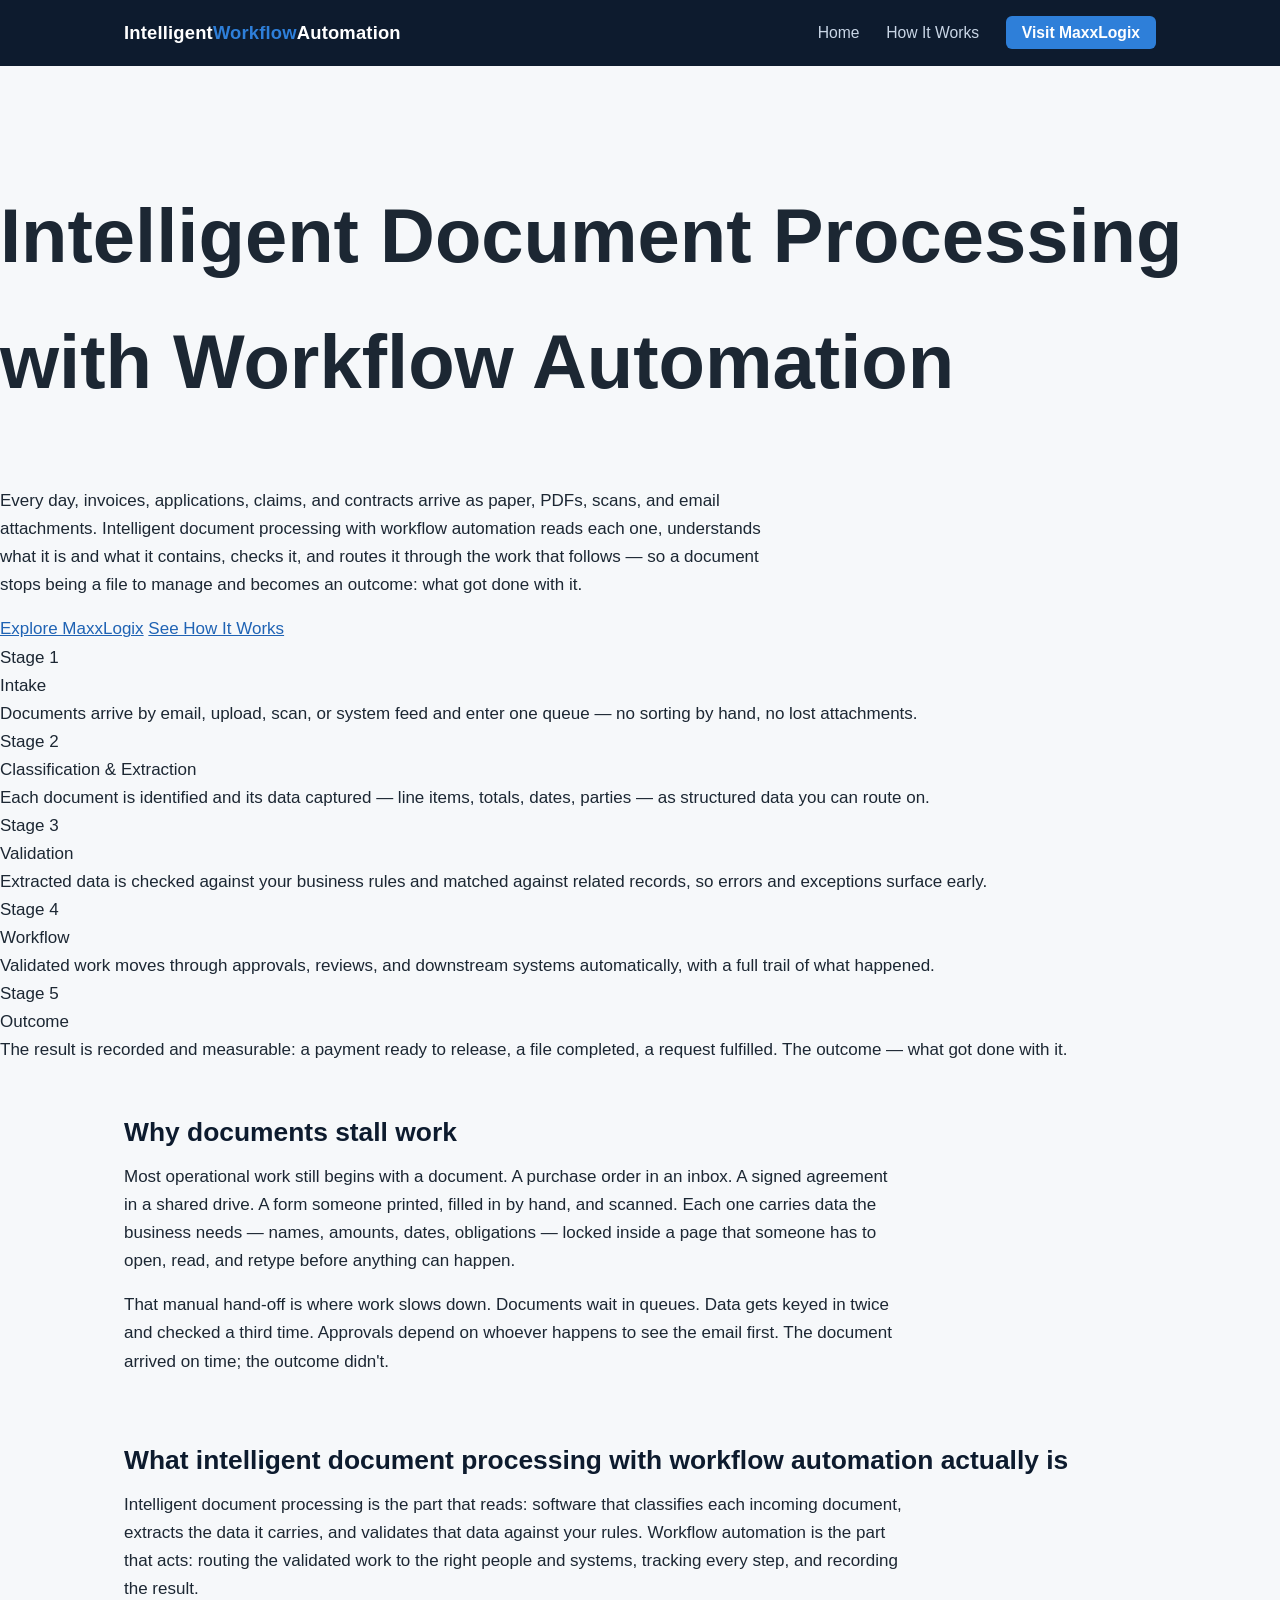
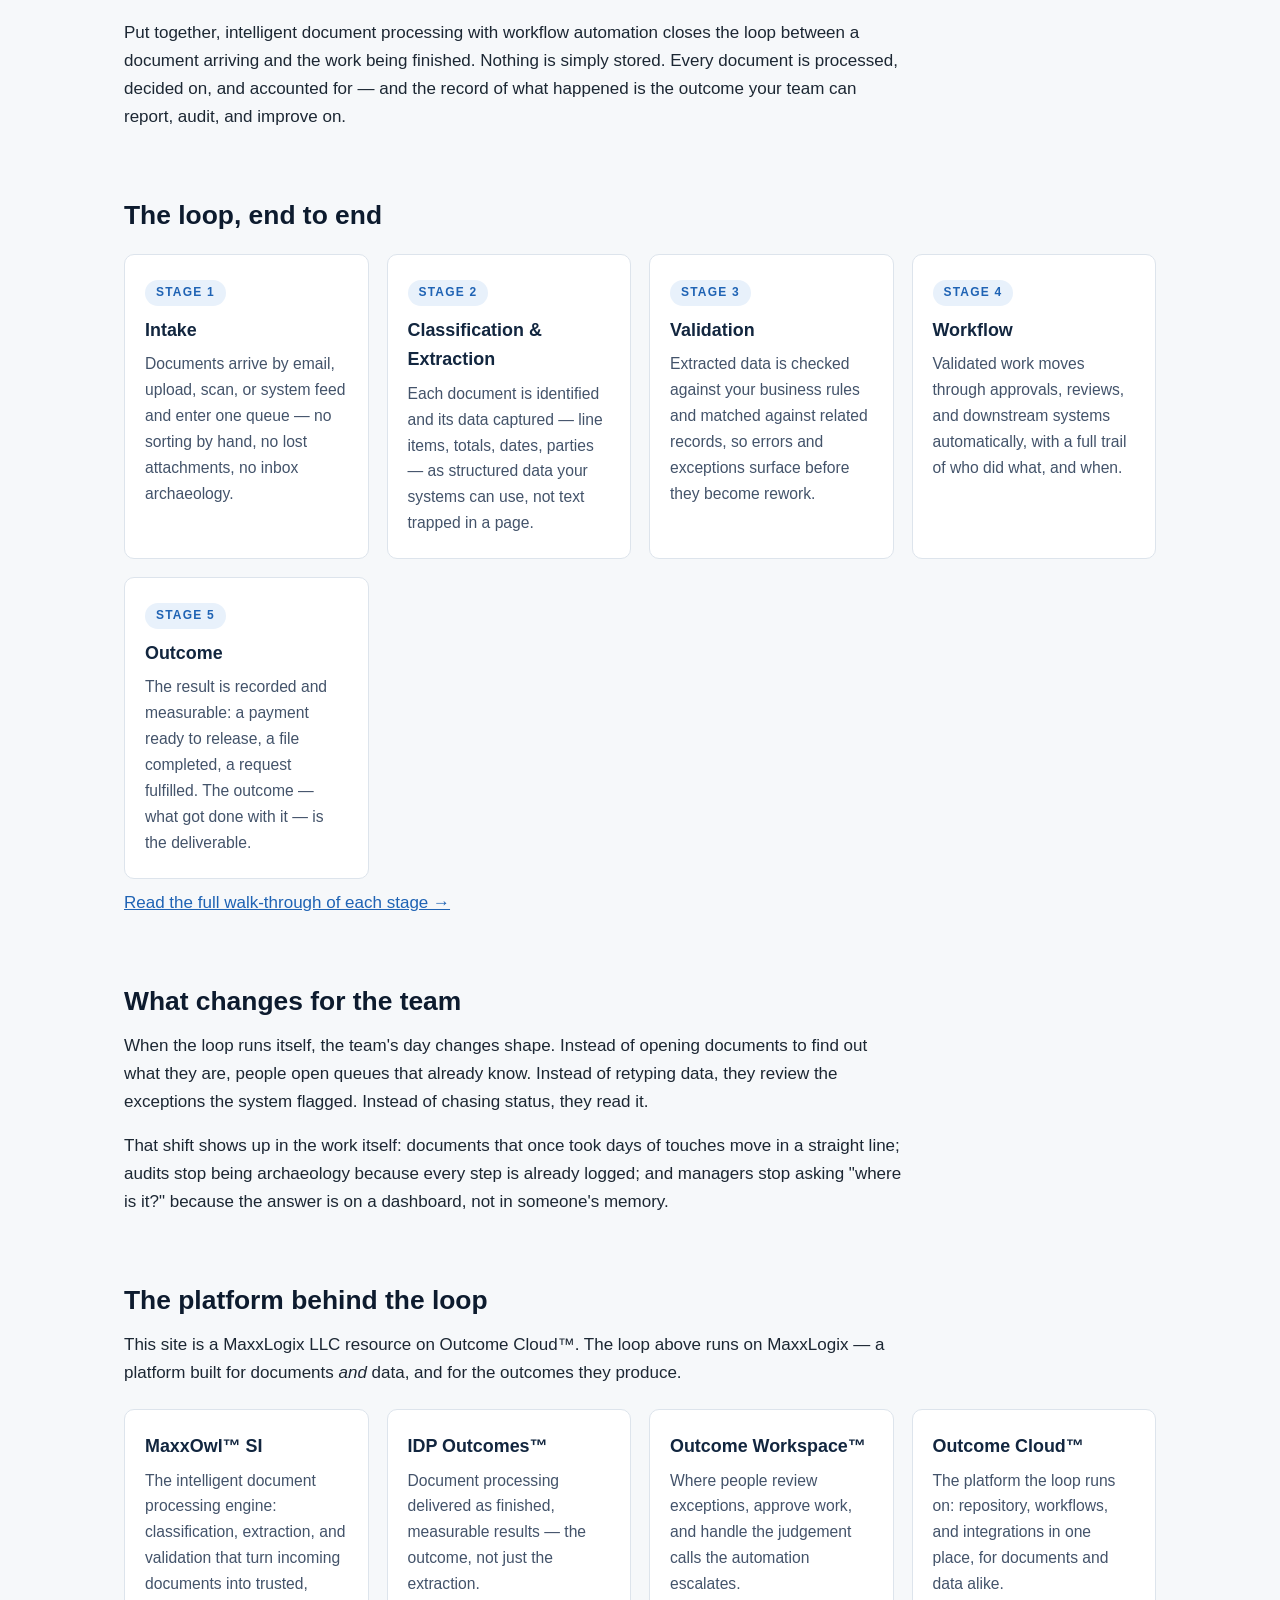
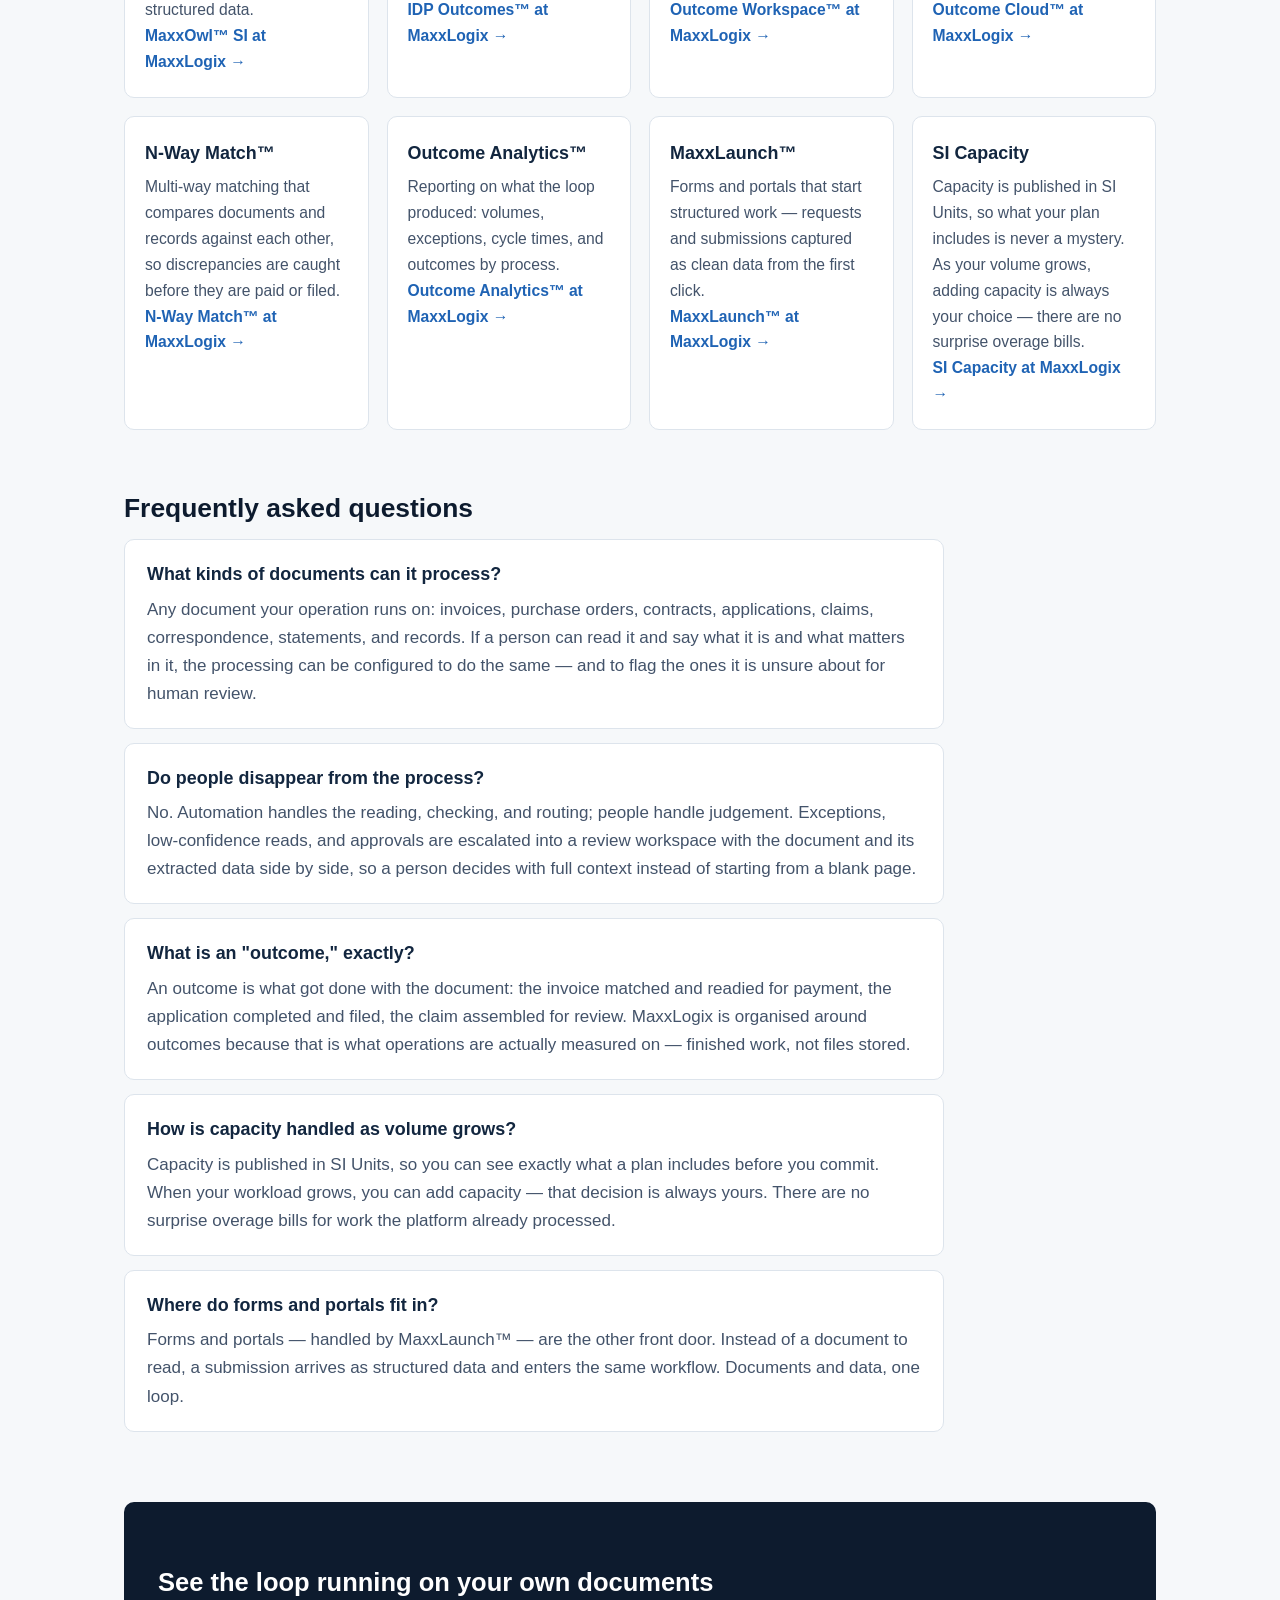
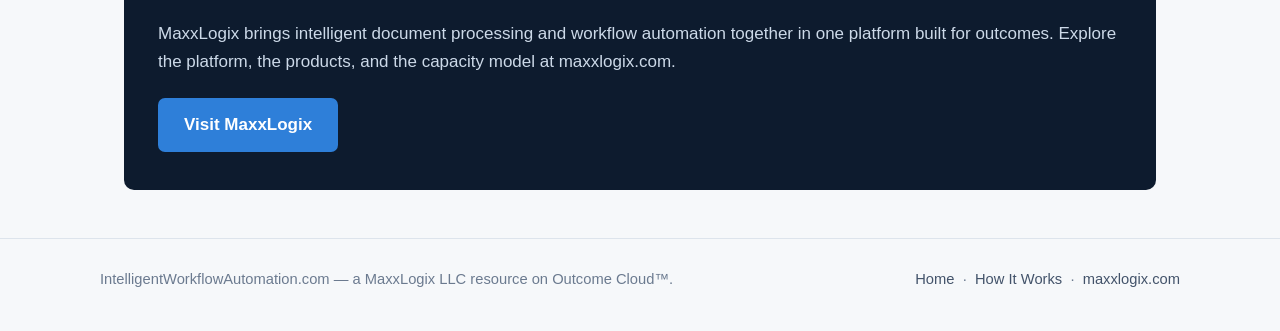
==== commit 855b23a6: "Hero refresh: bold hero redesign (approved 2026-11-17)" ====
--- a/index.html
+++ b/index.html
@@ -1,96 +1,4 @@
 <!DOCTYPE html>
-<html lang="en">
-<head>
-<meta charset="UTF-8">
-<meta name="viewport" content="width=device-width, initial-scale=1.0">
-<title>Intelligent Document Processing with Workflow Automation | Intelligent Workflow Automation</title>
-<meta name="description" content="Intelligent document processing with workflow automation reads, validates, and routes every document to a finished outcome. See how the loop runs on MaxxLogix.">
-<link rel="canonical" href="https://intelligentworkflowautomation.com/">
-<meta property="og:type" content="website">
-<meta property="og:site_name" content="Intelligent Workflow Automation">
-<meta property="og:title" content="Intelligent Document Processing with Workflow Automation">
-<meta property="og:description" content="Documents arrive. Outcomes get delivered. How intelligent document processing with workflow automation closes the loop — intake, extraction, validation, workflow, outcome.">
-<meta property="og:url" content="https://intelligentworkflowautomation.com/">
-<meta name="twitter:card" content="summary">
-<link rel="stylesheet" href="style.css">
-</head>
-<body>
-
-<header class="site-header">
-  <div class="header-inner">
-    <a class="wordmark" href="index.html">Intelligent<span>Workflow</span>Automation</a>
-    <nav class="main-nav">
-      <a href="index.html">Home</a>
-      <a href="how-it-works.html">How It Works</a>
-      <a class="nav-cta" href="https://maxxlogix.com">Visit MaxxLogix</a>
-    </nav>
-  </div>
-</header>
-
-<div class="hero">
-  <div class="hero-inner">
-    <p class="eyebrow">A MaxxLogix Resource</p>
-    <h1>Intelligent Document Processing with Workflow Automation</h1>
-    <p class="lede">Every day, invoices, applications, claims, and contracts arrive as paper, PDFs, scans, and email attachments. Intelligent document processing with workflow automation reads each one, understands what it is and what it contains, checks it, and routes it through the work that follows — so a document stops being a file to manage and becomes an outcome: what got done with it.</p>
-    <a class="btn" href="https://maxxlogix.com">Explore MaxxLogix</a>
-    <a class="btn ghost" href="how-it-works.html">See How It Works</a>
-  </div>
-</div>
-
-<main>
-
-  <section>
-    <h2>Why documents stall work</h2>
-    <p>Most operational work still begins with a document. A purchase order in an inbox. A signed agreement in a shared drive. A form someone printed, filled in by hand, and scanned. Each one carries data the business needs — names, amounts, dates, obligations — locked inside a page that someone has to open, read, and retype before anything can happen.</p>
-    <p>That manual hand-off is where work slows down. Documents wait in queues. Data gets keyed in twice and checked a third time. Approvals depend on whoever happens to see the email first. The document arrived on time; the outcome didn't.</p>
-  </section>
-
-  <section>
-    <h2>What intelligent document processing with workflow automation actually is</h2>
-    <p>Intelligent document processing is the part that reads: software that classifies each incoming document, extracts the data it carries, and validates that data against your rules. Workflow automation is the part that acts: routing the validated work to the right people and systems, tracking every step, and recording the result.</p>
-    <p>Put together, intelligent document processing with workflow automation closes the loop between a document arriving and the work being finished. Nothing is simply stored. Every document is processed, decided on, and accounted for — and the record of what happened is the outcome your team can report, audit, and improve on.</p>
-  </section>
-
-  <section>
-    <h2>The loop, end to end</h2>
-    <div class="grid">
-      <div class="card">
-        <span class="step">Stage 1</span>
-        <h3>Intake</h3>
-        <p>Documents arrive by email, upload, scan, or system feed and enter one queue — no sorting by hand, no lost attachments, no inbox archaeology.</p>
-      </div>
-      <div class="card">
-        <span class="step">Stage 2</span>
-        <h3>Classification &amp; Extraction</h3>
-        <p>Each document is identified and its data captured — line items, totals, dates, parties — as structured data your systems can use, not text trapped in a page.</p>
-      </div>
-      <div class="card">
-        <span class="step">Stage 3</span>
-        <h3>Validation</h3>
-        <p>Extracted data is checked against your business rules and matched against related records, so errors and exceptions surface before they become rework.</p>
-      </div>
-      <div class="card">
-        <span class="step">Stage 4</span>
-        <h3>Workflow</h3>
-        <p>Validated work moves through approvals, reviews, and downstream systems automatically, with a full trail of who did what, and when.</p>
-      </div>
-      <div class="card">
-        <span class="step">Stage 5</span>
-        <h3>Outcome</h3>
-        <p>The result is recorded and measurable: a payment ready to release, a file completed, a request fulfilled. The outcome — what got done with it — is the deliverable.</p>
-      </div>
-    </div>
-    <p><a href="how-it-works.html">Read the full walk-through of each stage &rarr;</a></p>
-  </section>
-
-  <section>
-    <h2>What changes for the team</h2>
-    <p>When the loop runs itself, the team's day changes shape. Instead of opening documents to find out what they are, people open queues that already know. Instead of retyping data, they review the exceptions the system flagged. Instead of chasing status, they read it.</p>
-    <p>That shift shows up in the work itself: documents that once took days of touches move in a straight line; audits stop being archaeology because every step is already logged; and managers stop asking "where is it?" because the answer is on a dashboard, not in someone's memory.</p>
-  </section>
-
-  <section>
-    <h2>The platform behind the loop</h2><!DOCTYPE html>
 <html lang="en">
 <head>
 <meta charset="UTF-8">
@@ -286,95 +194,3 @@
 
 </body>
 </html>
-
-    <p class="narrow">This site is a MaxxLogix LLC resource on Outcome Cloud&trade;. The loop above runs on MaxxLogix — a platform built for documents <em>and</em> data, and for the outcomes they produce.</p>
-    <div class="grid">
-      <div class="card">
-        <h3>MaxxOwl&trade; SI</h3>
-        <p>The intelligent document processing engine: classification, extraction, and validation that turn incoming documents into trusted, structured data.</p>
-        <p><a href="https://maxxlogix.com/maxxowl-si/">MaxxOwl&trade; SI at MaxxLogix &rarr;</a></p>
-      </div>
-      <div class="card">
-        <h3>IDP Outcomes&trade;</h3>
-        <p>Document processing delivered as finished, measurable results — the outcome, not just the extraction.</p>
-        <p><a href="https://maxxlogix.com/idp-outcomes/">IDP Outcomes&trade; at MaxxLogix &rarr;</a></p>
-      </div>
-      <div class="card">
-        <h3>Outcome Workspace&trade;</h3>
-        <p>Where people review exceptions, approve work, and handle the judgement calls the automation escalates.</p>
-        <p><a href="https://maxxlogix.com/outcome-workspace/">Outcome Workspace&trade; at MaxxLogix &rarr;</a></p>
-      </div>
-      <div class="card">
-        <h3>Outcome Cloud&trade;</h3>
-        <p>The platform the loop runs on: repository, workflows, and integrations in one place, for documents and data alike.</p>
-        <p><a href="https://maxxlogix.com/outcome-cloud/">Outcome Cloud&trade; at MaxxLogix &rarr;</a></p>
-      </div>
-      <div class="card">
-        <h3>N-Way Match&trade;</h3>
-        <p>Multi-way matching that compares documents and records against each other, so discrepancies are caught before they are paid or filed.</p>
-        <p><a href="https://maxxlogix.com/outcome-match/">N-Way Match&trade; at MaxxLogix &rarr;</a></p>
-      </div>
-      <div class="card">
-        <h3>Outcome Analytics&trade;</h3>
-        <p>Reporting on what the loop produced: volumes, exceptions, cycle times, and outcomes by process.</p>
-        <p><a href="https://maxxlogix.com/outcome-analytics/">Outcome Analytics&trade; at MaxxLogix &rarr;</a></p>
-      </div>
-      <div class="card">
-        <h3>MaxxLaunch&trade;</h3>
-        <p>Forms and portals that start structured work — requests and submissions captured as clean data from the first click.</p>
-        <p><a href="https://maxxlogix.com/maxxlaunch/">MaxxLaunch&trade; at MaxxLogix &rarr;</a></p>
-      </div>
-      <div class="card">
-        <h3>SI Capacity</h3>
-        <p>Capacity is published in SI Units, so what your plan includes is never a mystery. As your volume grows, adding capacity is always your choice — there are no surprise overage bills.</p>
-        <p><a href="https://maxxlogix.com/si-capacity/">SI Capacity at MaxxLogix &rarr;</a></p>
-      </div>
-    </div>
-  </section>
-
-  <section>
-    <h2>Frequently asked questions</h2>
-
-    <div class="faq-item">
-      <h3>What kinds of documents can it process?</h3>
-      <p>Any document your operation runs on: invoices, purchase orders, contracts, applications, claims, correspondence, statements, and records. If a person can read it and say what it is and what matters in it, the processing can be configured to do the same — and to flag the ones it is unsure about for human review.</p>
-    </div>
-
-    <div class="faq-item">
-      <h3>Do people disappear from the process?</h3>
-      <p>No. Automation handles the reading, checking, and routing; people handle judgement. Exceptions, low-confidence reads, and approvals are escalated into a review workspace with the document and its extracted data side by side, so a person decides with full context instead of starting from a blank page.</p>
-    </div>
-
-    <div class="faq-item">
-      <h3>What is an "outcome," exactly?</h3>
-      <p>An outcome is what got done with the document: the invoice matched and readied for payment, the application completed and filed, the claim assembled for review. MaxxLogix is organised around outcomes because that is what operations are actually measured on — finished work, not files stored.</p>
-    </div>
-
-    <div class="faq-item">
-      <h3>How is capacity handled as volume grows?</h3>
-      <p>Capacity is published in SI Units, so you can see exactly what a plan includes before you commit. When your workload grows, you can add capacity — that decision is always yours. There are no surprise overage bills for work the platform already processed.</p>
-    </div>
-
-    <div class="faq-item">
-      <h3>Where do forms and portals fit in?</h3>
-      <p>Forms and portals — handled by MaxxLaunch&trade; — are the other front door. Instead of a document to read, a submission arrives as structured data and enters the same workflow. Documents and data, one loop.</p>
-    </div>
-  </section>
-
-  <div class="cta-band">
-    <h2>See the loop running on your own documents</h2>
-    <p>MaxxLogix brings intelligent document processing and workflow automation together in one platform built for outcomes. Explore the platform, the products, and the capacity model at maxxlogix.com.</p>
-    <a class="btn" href="https://maxxlogix.com">Visit MaxxLogix</a>
-  </div>
-
-</main>
-
-<footer class="site-footer">
-  <div class="footer-inner">
-    <span>IntelligentWorkflowAutomation.com — a MaxxLogix LLC resource on Outcome Cloud&trade;.</span>
-    <span><a href="index.html">Home</a> &nbsp;·&nbsp; <a href="how-it-works.html">How It Works</a> &nbsp;·&nbsp; <a href="https://maxxlogix.com">maxxlogix.com</a></span>
-  </div>
-</footer>
-
-</body>
-</html>
